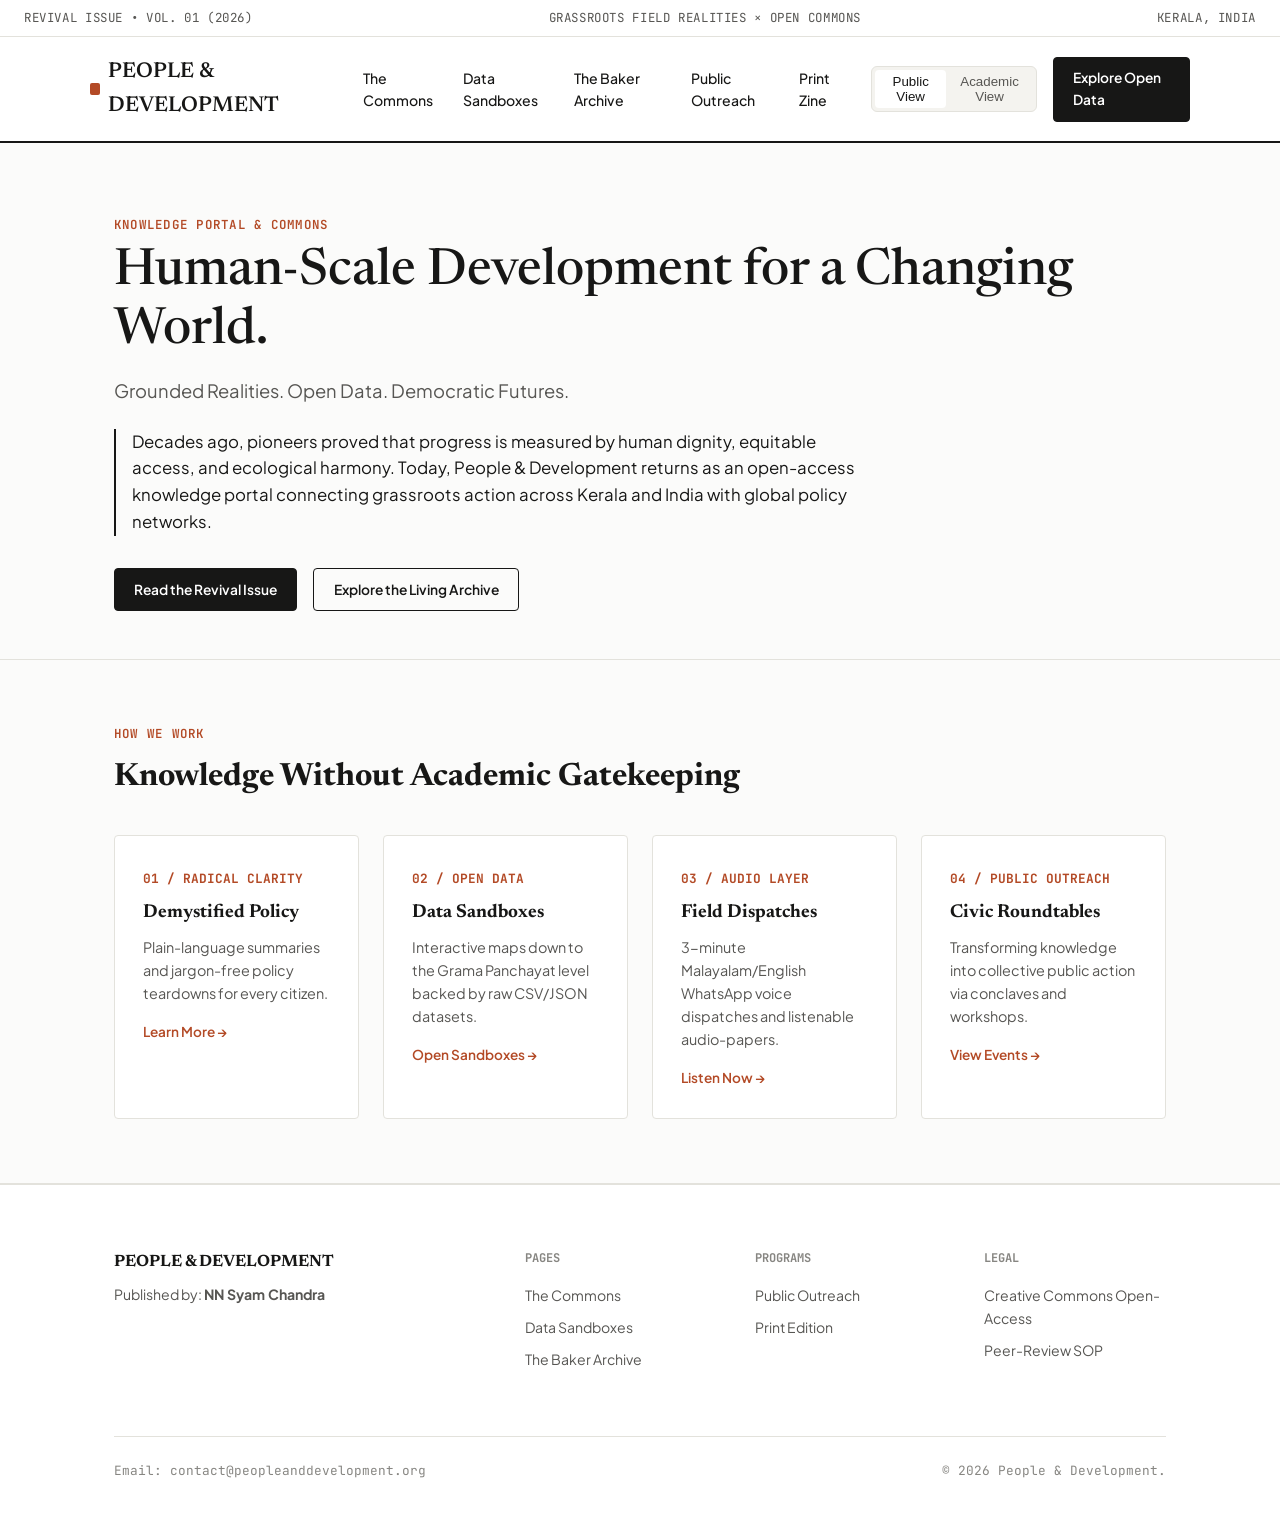
==== index.html @ 866c7f86 "Add initial index.html structure and content" ====
<!DOCTYPE html>
<html lang="en">
<head>
  <meta charset="UTF-8" />
  <meta name="viewport" content="width=device-width, initial-scale=1.0" />
  <title>People & Development — Home</title>
  <link rel="stylesheet" href="css/style.css" />
  <link href="https://fonts.googleapis.com/css2?family=Newsreader:ital,opsz,wght@0,6..72,400;0,6..72,500;1,6..72,400&family=Plus+Jakarta+Sans:wght@400;500;600;700&family=JetBrains+Mono:wght@400;500&display=swap" rel="stylesheet">
</head>
<body>
  <div class="top-bar">
    <div>Revival Issue • Vol. 01 (2026)</div>
    <div>Grassroots Field Realities × Open Commons</div>
    <div>Kerala, India</div>
  </div>

  <header>
    <div class="container nav-inner">
      <a href="index.html" class="brand"><span class="brand-mark"></span> PEOPLE &amp; DEVELOPMENT</a>
      <nav class="nav-links">
        <a href="the-commons.html">The Commons</a>
        <a href="sandboxes.html">Data Sandboxes</a>
        <a href="baker-archive.html">The Baker Archive</a>
        <a href="events.html">Public Outreach</a>
        <a href="print-zine.html">Print Zine</a>
      </nav>
      <div class="nav-actions">
        <div class="toggle-wrap">
          <button class="toggle-btn active">Public View</button>
          <button class="toggle-btn">Academic View</button>
        </div>
        <a href="sandboxes.html" class="btn btn-primary">Explore Open Data</a>
      </div>
    </div>
  </header>

  <main>
    <section class="page-header">
      <div class="container">
        <span class="section-label">Knowledge Portal &amp; Commons</span>
        <h1 class="page-title">Human-Scale Development for a Changing World.</h1>
        <p class="page-intro">Grounded Realities. Open Data. Democratic Futures.</p>
        <p style="max-width: 760px; margin-top: 1.5rem; font-size: 1.05rem; border-left: 2px solid var(--border-dark); padding-left: 1rem;">
          Decades ago, pioneers proved that progress is measured by human dignity, equitable access, and ecological harmony. Today, People &amp; Development returns as an open-access knowledge portal connecting grassroots action across Kerala and India with global policy networks.
        </p>
        <div style="margin-top: 2rem; display: flex; gap: 1rem;">
          <a href="the-commons.html" class="btn btn-primary">Read the Revival Issue</a>
          <a href="baker-archive.html" class="btn btn-secondary">Explore the Living Archive</a>
        </div>
      </div>
    </section>

    <!-- Four Core Pillars -->
    <section class="content-section">
      <div class="container">
        <span class="section-label">How We Work</span>
        <h2 style="font-family: var(--font-serif); font-size: 2rem; margin-bottom: 2rem;">Knowledge Without Academic Gatekeeping</h2>
        <div class="grid-4">
          <div class="card">
            <span style="font-family: var(--font-mono); font-size: 0.8rem; color: var(--accent); font-weight: 700;">01 / RADICAL CLARITY</span>
            <h3 style="font-family: var(--font-serif); margin: 0.5rem 0;">Demystified Policy</h3>
            <p style="font-size: 0.9rem; color: var(--text-muted);">Plain-language summaries and jargon-free policy teardowns for every citizen.</p>
            <a href="the-commons.html" style="margin-top: 1rem; display: inline-block; font-size: 0.85rem; font-weight: 600; color: var(--accent);">Learn More →</a>
          </div>
          <div class="card">
            <span style="font-family: var(--font-mono); font-size: 0.8rem; color: var(--accent); font-weight: 700;">02 / OPEN DATA</span>
            <h3 style="font-family: var(--font-serif); margin: 0.5rem 0;">Data Sandboxes</h3>
            <p style="font-size: 0.9rem; color: var(--text-muted);">Interactive maps down to the Grama Panchayat level backed by raw CSV/JSON datasets.</p>
            <a href="sandboxes.html" style="margin-top: 1rem; display: inline-block; font-size: 0.85rem; font-weight: 600; color: var(--accent);">Open Sandboxes →</a>
          </div>
          <div class="card">
            <span style="font-family: var(--font-mono); font-size: 0.8rem; color: var(--accent); font-weight: 700;">03 / AUDIO LAYER</span>
            <h3 style="font-family: var(--font-serif); margin: 0.5rem 0;">Field Dispatches</h3>
            <p style="font-size: 0.9rem; color: var(--text-muted);">3-minute Malayalam/English WhatsApp voice dispatches and listenable audio-papers.</p>
            <a href="the-commons.html" style="margin-top: 1rem; display: inline-block; font-size: 0.85rem; font-weight: 600; color: var(--accent);">Listen Now →</a>
          </div>
          <div class="card">
            <span style="font-family: var(--font-mono); font-size: 0.8rem; color: var(--accent); font-weight: 700;">04 / PUBLIC OUTREACH</span>
            <h3 style="font-family: var(--font-serif); margin: 0.5rem 0;">Civic Roundtables</h3>
            <p style="font-size: 0.9rem; color: var(--text-muted);">Transforming knowledge into collective public action via conclaves and workshops.</p>
            <a href="events.html" style="margin-top: 1rem; display: inline-block; font-size: 0.85rem; font-weight: 600; color: var(--accent);">View Events →</a>
          </div>
        </div>
      </div>
    </section>
  </main>

  <footer>
    <div class="container">
      <div class="footer-top">
        <div>
          <h3 style="font-family: var(--font-serif); margin-bottom: 0.5rem;">PEOPLE &amp; DEVELOPMENT</h3>
          <p style="color: var(--text-muted); font-size: 0.88rem;">Published by: <strong>NN Syam Chandra</strong></p>
        </div>
        <div class="footer-col">
          <h5>Pages</h5>
          <ul>
            <li><a href="the-commons.html">The Commons</a></li>
            <li><a href="sandboxes.html">Data Sandboxes</a></li>
            <li><a href="baker-archive.html">The Baker Archive</a></li>
          </ul>
        </div>
        <div class="footer-col">
          <h5>Programs</h5>
          <ul>
            <li><a href="events.html">Public Outreach</a></li>
            <li><a href="print-zine.html">Print Edition</a></li>
          </ul>
        </div>
        <div class="footer-col">
          <h5>Legal</h5>
          <ul>
            <li><a href="#">Creative Commons Open-Access</a></li>
            <li><a href="#">Peer-Review SOP</a></li>
          </ul>
        </div>
      </div>
      <div class="footer-bottom">
        <div>Email: contact@peopleanddevelopment.org</div>
        <div>© 2026 People &amp; Development.</div>
      </div>
    </div>
  </footer>
</body>
</html>
---- css/style.css ----
:root {
  --bg: #fbfbfa;
  --bg-alt: #f4f3ef;
  --surface: #ffffff;
  --text: #171716;
  --text-muted: #575653;
  --text-subtle: #878682;
  --border: #e3e2dc;
  --border-dark: #171716;
  --accent: #b34a26;
  --accent-hover: #93381a;
  --font-serif: "Newsreader", Georgia, serif;
  --font-sans: "Plus Jakarta Sans", -apple-system, BlinkMacSystemFont, sans-serif;
  --font-mono: "JetBrains Mono", monospace;
  --max-width: 1100px;
}

* { box-sizing: border-box; margin: 0; padding: 0; }

body {
  background-color: var(--bg);
  color: var(--text);
  font-family: var(--font-sans);
  font-size: 16px;
  line-height: 1.6;
  -webkit-font-smoothing: antialiased;
}

a { color: inherit; text-decoration: none; }

.top-bar {
  border-bottom: 1px solid var(--border);
  padding: 0.5rem 1.5rem;
  font-size: 0.78rem;
  display: flex;
  justify-content: space-between;
  align-items: center;
  background: var(--surface);
  color: var(--text-muted);
  font-family: var(--font-mono);
  text-transform: uppercase;
  letter-spacing: 0.05em;
}

.container {
  max-width: var(--max-width);
  margin: 0 auto;
  padding: 0 1.5rem;
}

header {
  background: var(--surface);
  border-bottom: 2px solid var(--border-dark);
  position: sticky;
  top: 0;
  z-index: 100;
}

.nav-inner {
  display: flex;
  align-items: center;
  justify-content: space-between;
  padding: 1.1rem 0;
  gap: 1.5rem;
}

.brand {
  font-family: var(--font-serif);
  font-size: 1.35rem;
  font-weight: 600;
  display: flex;
  align-items: center;
  gap: 0.5rem;
}

.brand-mark {
  width: 12px;
  height: 12px;
  background: var(--accent);
  border-radius: 2px;
}

.nav-links {
  display: flex;
  align-items: center;
  gap: 1.5rem;
  font-size: 0.88rem;
  font-weight: 500;
}

.nav-links a:hover,
.nav-links a.active {
  color: var(--accent);
}

.nav-actions {
  display: flex;
  align-items: center;
  gap: 1rem;
}

.toggle-wrap {
  display: inline-flex;
  background: var(--bg-alt);
  padding: 3px;
  border-radius: 6px;
  border: 1px solid var(--border);
  font-size: 0.75rem;
  font-weight: 600;
}

.toggle-btn {
  padding: 4px 10px;
  border-radius: 4px;
  cursor: pointer;
  border: none;
  background: transparent;
  color: var(--text-muted);
}

.toggle-btn.active {
  background: var(--surface);
  color: var(--text);
}

.btn {
  display: inline-block;
  padding: 0.6rem 1.2rem;
  font-size: 0.86rem;
  font-weight: 600;
  border-radius: 4px;
  border: 1px solid var(--border-dark);
  cursor: pointer;
}

.btn-primary { background: var(--border-dark); color: #fff; }
.btn-primary:hover { background: #333; }
.btn-secondary { background: transparent; color: var(--text); }
.btn-secondary:hover { background: var(--bg-alt); }
.btn-accent { background: var(--accent); border-color: var(--accent); color: #fff; }

.page-header {
  padding: 4.5rem 0 3rem;
  border-bottom: 1px solid var(--border);
}

.section-label {
  font-family: var(--font-mono);
  font-size: 0.78rem;
  text-transform: uppercase;
  letter-spacing: 0.1em;
  color: var(--accent);
  margin-bottom: 0.5rem;
  display: block;
  font-weight: 600;
}

.page-title {
  font-family: var(--font-serif);
  font-size: clamp(2.2rem, 4vw, 3.4rem);
  line-height: 1.15;
  font-weight: 500;
  margin-bottom: 1rem;
}

.page-intro {
  font-size: 1.15rem;
  color: var(--text-muted);
  max-width: 780px;
  line-height: 1.5;
}

.content-section {
  padding: 4rem 0;
  border-bottom: 1px solid var(--border);
}

.grid-2 {
  display: grid;
  grid-template-columns: 1.2fr 1fr;
  gap: 3.5rem;
}

.grid-3 {
  display: grid;
  grid-template-columns: repeat(3, 1fr);
  gap: 1.5rem;
}

.grid-4 {
  display: grid;
  grid-template-columns: repeat(auto-fit, minmax(240px, 1fr));
  gap: 1.5rem;
}

.card {
  border: 1px solid var(--border);
  background: var(--surface);
  padding: 1.75rem;
  border-radius: 4px;
}

/* Then vs Now Table */
.matrix-card {
  background: var(--bg-alt);
  border: 1px solid var(--border);
  border-radius: 6px;
  padding: 1.75rem;
}

.matrix-row {
  display: grid;
  grid-template-columns: 1fr auto 1fr;
  align-items: center;
  gap: 0.75rem;
  padding: 0.85rem 0;
  border-bottom: 1px dotted var(--border);
}
.matrix-row:last-child { border-bottom: none; }
.m-tag { font-family: var(--font-mono); font-size: 0.65rem; font-weight: 700; text-transform: uppercase; color: var(--text-subtle); }
.m-arrow { color: var(--accent); font-weight: 700; }

/* Video Frame */
.video-frame-wrap {
  position: relative;
  padding-bottom: 56.25%;
  height: 0;
  overflow: hidden;
  border-radius: 6px;
  border: 1px solid var(--border);
  background: #000;
}
.video-frame-wrap iframe {
  position: absolute;
  top: 0;
  left: 0;
  width: 100%;
  height: 100%;
  border: 0;
}

/* Footer */
footer {
  background: var(--surface);
  border-top: 1px solid var(--border);
  padding: 4rem 0 2rem;
  font-size: 0.88rem;
}
.footer-top {
  display: grid;
  grid-template-columns: 2fr 1fr 1fr 1fr;
  gap: 3rem;
  margin-bottom: 3.5rem;
}
.footer-col h5 {
  font-family: var(--font-mono);
  font-size: 0.75rem;
  text-transform: uppercase;
  margin-bottom: 1rem;
  color: var(--text-subtle);
}
.footer-col ul { list-style: none; }
.footer-col li { margin-bottom: 0.6rem; }
.footer-col a { color: var(--text-muted); }
.footer-col a:hover { color: var(--accent); }
.footer-bottom {
  border-top: 1px solid var(--border);
  padding-top: 1.5rem;
  display: flex;
  justify-content: space-between;
  font-size: 0.8rem;
  font-family: var(--font-mono);
  color: var(--text-subtle);
}

@media (max-width: 900px) {
  .grid-2, .grid-3, .footer-top { grid-template-columns: 1fr; }
  .nav-links { display: none; }
}
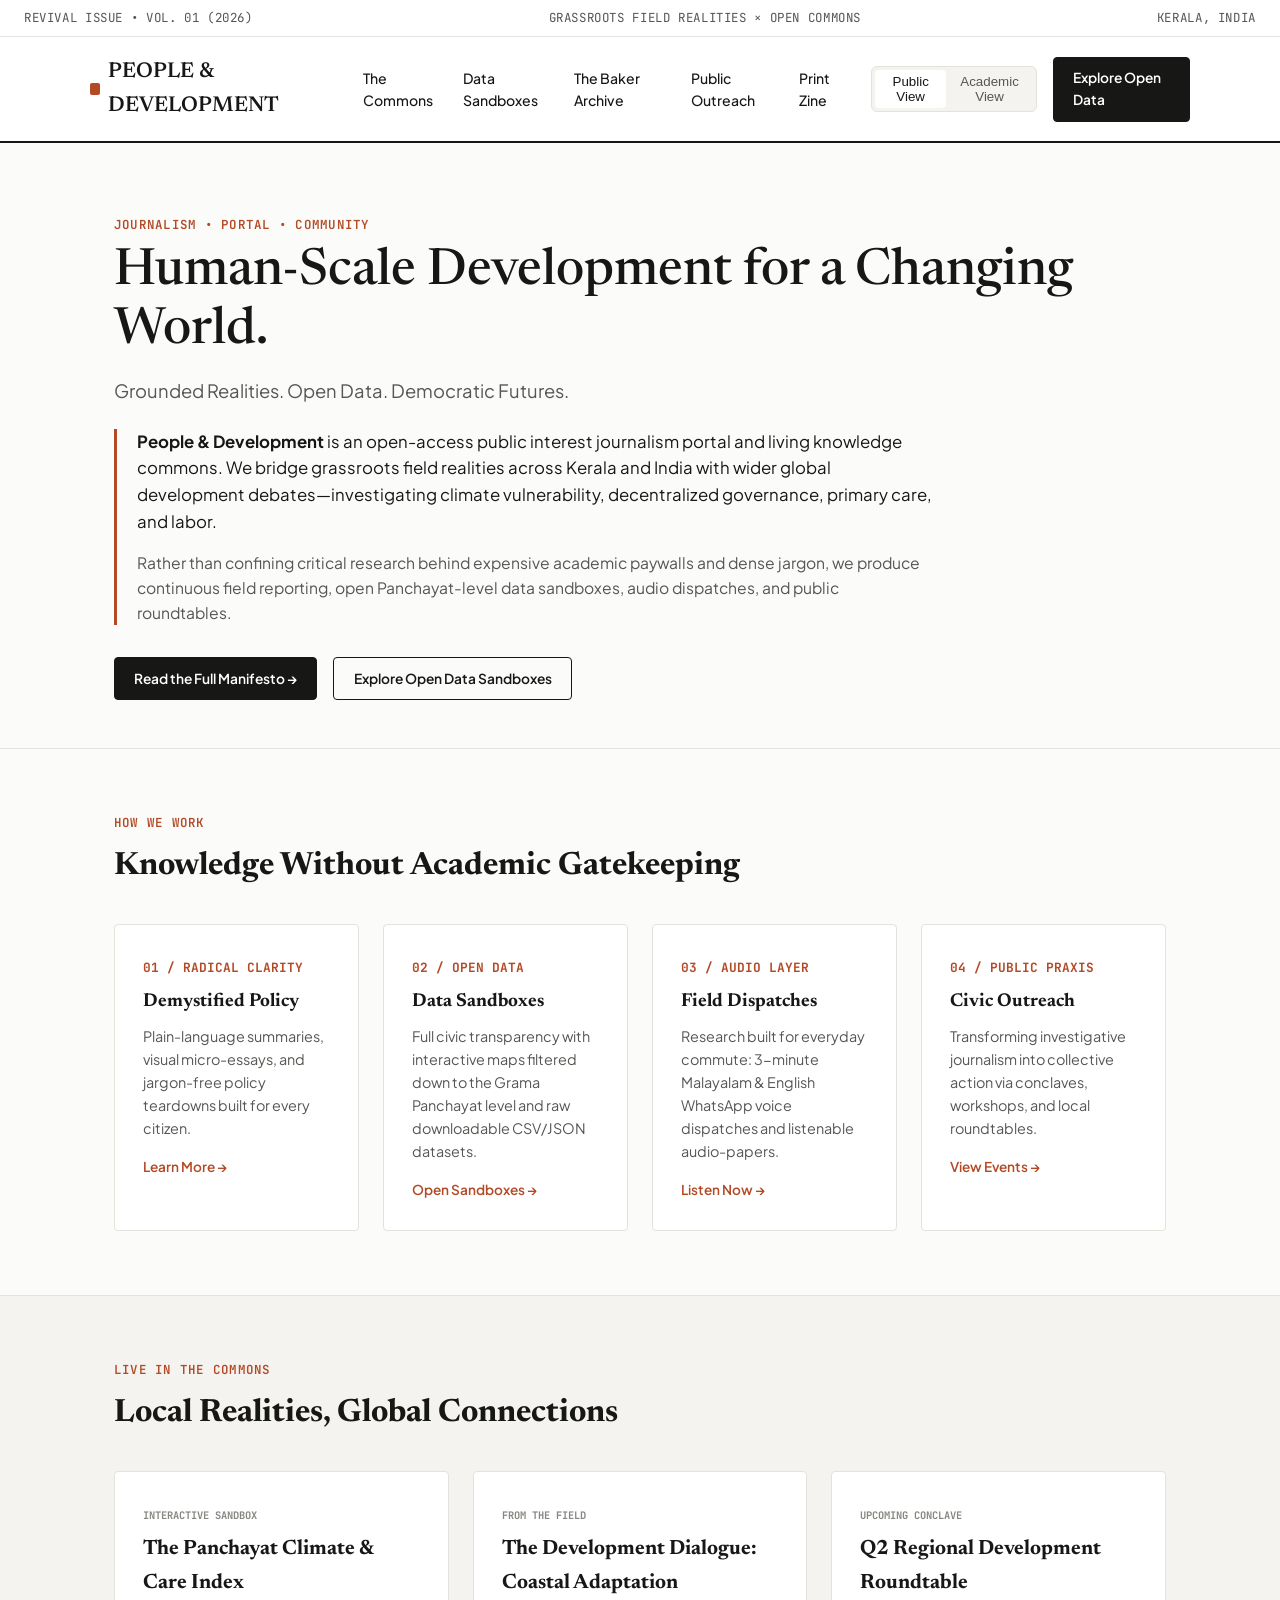
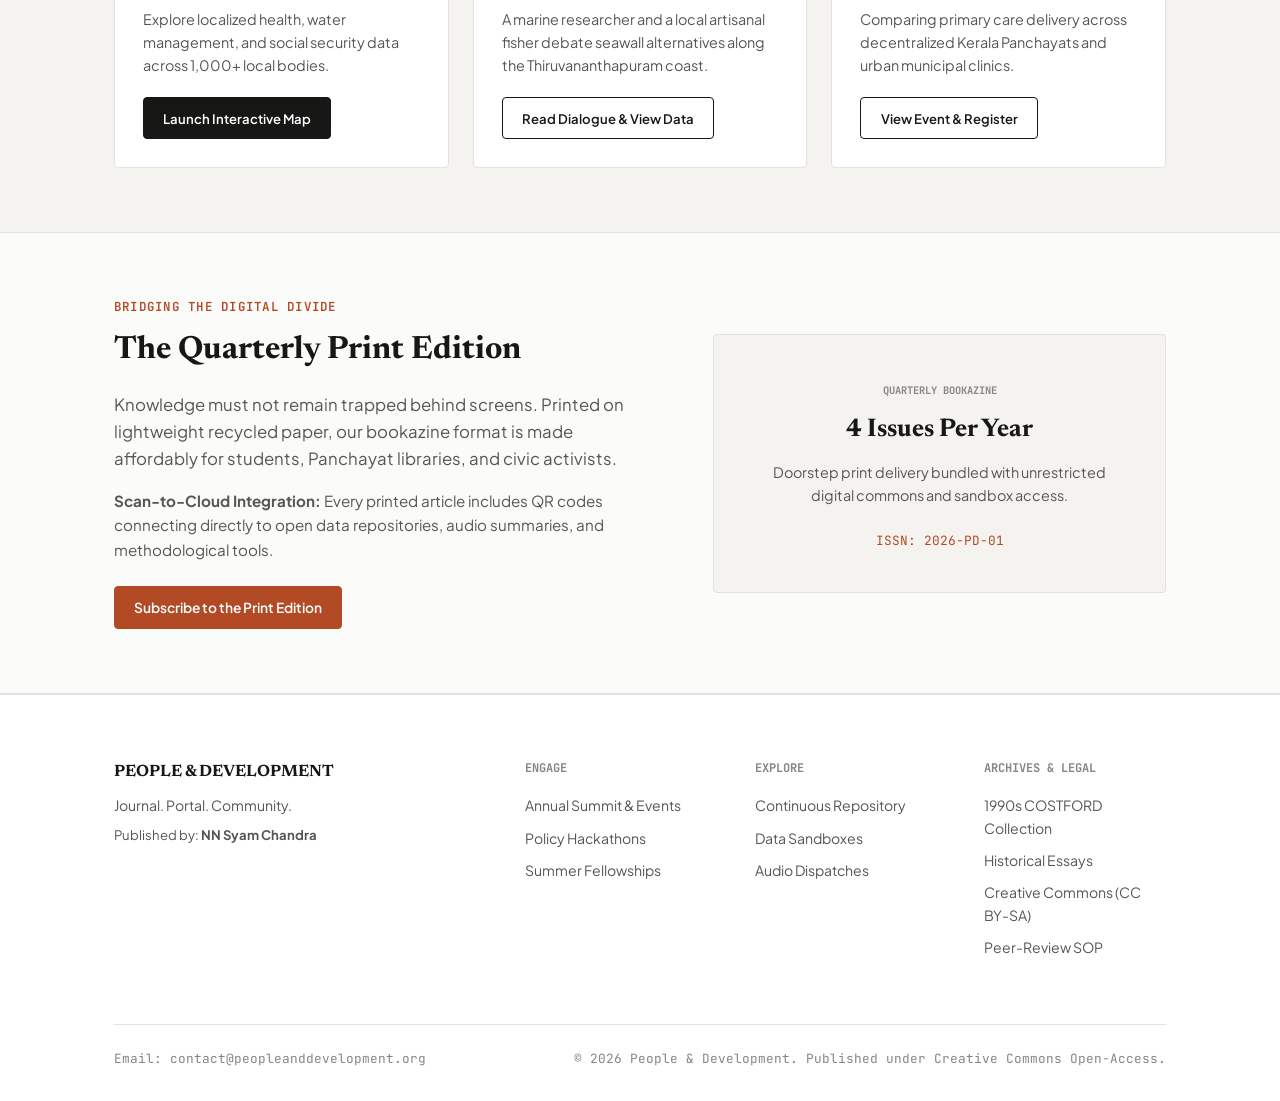
==== commit 337ad747: "Update title and content in index.html" ====
--- a/index.html
+++ b/index.html
@@ -3,7 +3,7 @@
 <head>
   <meta charset="UTF-8" />
   <meta name="viewport" content="width=device-width, initial-scale=1.0" />
-  <title>People & Development — Home</title>
+  <title>People & Development — Independent Journalism & Open Commons</title>
   <link rel="stylesheet" href="css/style.css" />
   <link href="https://fonts.googleapis.com/css2?family=Newsreader:ital,opsz,wght@0,6..72,400;0,6..72,500;1,6..72,400&family=Plus+Jakarta+Sans:wght@400;500;600;700&family=JetBrains+Mono:wght@400;500&display=swap" rel="stylesheet">
 </head>
@@ -35,17 +35,25 @@
   </header>
 
   <main>
+    <!-- Hero Section: What People & Development Does -->
     <section class="page-header">
       <div class="container">
-        <span class="section-label">Knowledge Portal &amp; Commons</span>
+        <span class="section-label">Journalism • Portal • Community</span>
         <h1 class="page-title">Human-Scale Development for a Changing World.</h1>
         <p class="page-intro">Grounded Realities. Open Data. Democratic Futures.</p>
-        <p style="max-width: 760px; margin-top: 1.5rem; font-size: 1.05rem; border-left: 2px solid var(--border-dark); padding-left: 1rem;">
-          Decades ago, pioneers proved that progress is measured by human dignity, equitable access, and ecological harmony. Today, People &amp; Development returns as an open-access knowledge portal connecting grassroots action across Kerala and India with global policy networks.
-        </p>
-        <div style="margin-top: 2rem; display: flex; gap: 1rem;">
-          <a href="the-commons.html" class="btn btn-primary">Read the Revival Issue</a>
-          <a href="baker-archive.html" class="btn btn-secondary">Explore the Living Archive</a>
+        
+        <div style="max-width: 820px; margin-top: 1.5rem; font-size: 1.05rem; border-left: 3px solid var(--accent); padding-left: 1.25rem;">
+          <p style="margin-bottom: 0.85rem; color: var(--text);">
+            <strong>People &amp; Development</strong> is an open-access public interest journalism portal and living knowledge commons. We bridge grassroots field realities across Kerala and India with wider global development debates—investigating climate vulnerability, decentralized governance, primary care, and labor.
+          </p>
+          <p style="color: var(--text-muted); font-size: 0.98rem;">
+            Rather than confining critical research behind expensive academic paywalls and dense jargon, we produce continuous field reporting, open Panchayat-level data sandboxes, audio dispatches, and public roundtables.
+          </p>
+        </div>
+
+        <div style="margin-top: 2rem; display: flex; flex-wrap: wrap; gap: 1rem; align-items: center;">
+          <a href="the-commons.html" class="btn btn-primary">Read the Full Manifesto →</a>
+          <a href="sandboxes.html" class="btn btn-secondary">Explore Open Data Sandboxes</a>
         </div>
       </div>
     </section>
@@ -59,27 +67,88 @@
           <div class="card">
             <span style="font-family: var(--font-mono); font-size: 0.8rem; color: var(--accent); font-weight: 700;">01 / RADICAL CLARITY</span>
             <h3 style="font-family: var(--font-serif); margin: 0.5rem 0;">Demystified Policy</h3>
-            <p style="font-size: 0.9rem; color: var(--text-muted);">Plain-language summaries and jargon-free policy teardowns for every citizen.</p>
+            <p style="font-size: 0.9rem; color: var(--text-muted);">Plain-language summaries, visual micro-essays, and jargon-free policy teardowns built for every citizen.</p>
             <a href="the-commons.html" style="margin-top: 1rem; display: inline-block; font-size: 0.85rem; font-weight: 600; color: var(--accent);">Learn More →</a>
           </div>
           <div class="card">
             <span style="font-family: var(--font-mono); font-size: 0.8rem; color: var(--accent); font-weight: 700;">02 / OPEN DATA</span>
             <h3 style="font-family: var(--font-serif); margin: 0.5rem 0;">Data Sandboxes</h3>
-            <p style="font-size: 0.9rem; color: var(--text-muted);">Interactive maps down to the Grama Panchayat level backed by raw CSV/JSON datasets.</p>
+            <p style="font-size: 0.9rem; color: var(--text-muted);">Full civic transparency with interactive maps filtered down to the Grama Panchayat level and raw downloadable CSV/JSON datasets.</p>
             <a href="sandboxes.html" style="margin-top: 1rem; display: inline-block; font-size: 0.85rem; font-weight: 600; color: var(--accent);">Open Sandboxes →</a>
           </div>
           <div class="card">
             <span style="font-family: var(--font-mono); font-size: 0.8rem; color: var(--accent); font-weight: 700;">03 / AUDIO LAYER</span>
             <h3 style="font-family: var(--font-serif); margin: 0.5rem 0;">Field Dispatches</h3>
-            <p style="font-size: 0.9rem; color: var(--text-muted);">3-minute Malayalam/English WhatsApp voice dispatches and listenable audio-papers.</p>
-            <a href="the-commons.html" style="margin-top: 1rem; display: inline-block; font-size: 0.85rem; font-weight: 600; color: var(--accent);">Listen Now →</a>
+            <p style="font-size: 0.9rem; color: var(--text-muted);">Research built for everyday commute: 3-minute Malayalam &amp; English WhatsApp voice dispatches and listenable audio-papers.</p>
+            <a href="the-commons.html#audio-layer" style="margin-top: 1rem; display: inline-block; font-size: 0.85rem; font-weight: 600; color: var(--accent);">Listen Now →</a>
           </div>
           <div class="card">
-            <span style="font-family: var(--font-mono); font-size: 0.8rem; color: var(--accent); font-weight: 700;">04 / PUBLIC OUTREACH</span>
-            <h3 style="font-family: var(--font-serif); margin: 0.5rem 0;">Civic Roundtables</h3>
-            <p style="font-size: 0.9rem; color: var(--text-muted);">Transforming knowledge into collective public action via conclaves and workshops.</p>
+            <span style="font-family: var(--font-mono); font-size: 0.8rem; color: var(--accent); font-weight: 700;">04 / PUBLIC PRAXIS</span>
+            <h3 style="font-family: var(--font-serif); margin: 0.5rem 0;">Civic Outreach</h3>
+            <p style="font-size: 0.9rem; color: var(--text-muted);">Transforming investigative journalism into collective action via conclaves, workshops, and local roundtables.</p>
             <a href="events.html" style="margin-top: 1rem; display: inline-block; font-size: 0.85rem; font-weight: 600; color: var(--accent);">View Events →</a>
           </div>
+        </div>
+      </div>
+    </section>
+
+    <!-- Live Preview: Local Realities, Global Connections -->
+    <section class="content-section" style="background: var(--bg-alt);">
+      <div class="container">
+        <span class="section-label">Live In The Commons</span>
+        <h2 style="font-family: var(--font-serif); font-size: 2rem; margin-bottom: 2rem;">Local Realities, Global Connections</h2>
+        <div class="grid-3">
+          <div class="card">
+            <span class="m-tag">Interactive Sandbox</span>
+            <h3 style="font-family: var(--font-serif); font-size: 1.3rem; margin: 0.5rem 0;">The Panchayat Climate &amp; Care Index</h3>
+            <p style="font-size: 0.9rem; color: var(--text-muted); margin-bottom: 1.25rem;">
+              Explore localized health, water management, and social security data across 1,000+ local bodies.
+            </p>
+            <a href="sandboxes.html" class="btn btn-primary" style="font-size: 0.82rem;">Launch Interactive Map</a>
+          </div>
+
+          <div class="card">
+            <span class="m-tag">From the Field</span>
+            <h3 style="font-family: var(--font-serif); font-size: 1.3rem; margin: 0.5rem 0;">The Development Dialogue: Coastal Adaptation</h3>
+            <p style="font-size: 0.9rem; color: var(--text-muted); margin-bottom: 1.25rem;">
+              A marine researcher and a local artisanal fisher debate seawall alternatives along the Thiruvananthapuram coast.
+            </p>
+            <a href="the-commons.html" class="btn btn-secondary" style="font-size: 0.82rem;">Read Dialogue &amp; View Data</a>
+          </div>
+
+          <div class="card">
+            <span class="m-tag">Upcoming Conclave</span>
+            <h3 style="font-family: var(--font-serif); font-size: 1.3rem; margin: 0.5rem 0;">Q2 Regional Development Roundtable</h3>
+            <p style="font-size: 0.9rem; color: var(--text-muted); margin-bottom: 1.25rem;">
+              Comparing primary care delivery across decentralized Kerala Panchayats and urban municipal clinics.
+            </p>
+            <a href="events.html" class="btn btn-secondary" style="font-size: 0.82rem;">View Event &amp; Register</a>
+          </div>
+        </div>
+      </div>
+    </section>
+
+    <!-- The Print & Field Access Section -->
+    <section class="content-section">
+      <div class="container grid-2" style="align-items: center;">
+        <div>
+          <span class="section-label">Bridging The Digital Divide</span>
+          <h2 style="font-family: var(--font-serif); font-size: 2rem; margin-bottom: 1rem;">The Quarterly Print Edition</h2>
+          <p style="color: var(--text-muted); font-size: 1.05rem; margin-bottom: 1rem;">
+            Knowledge must not remain trapped behind screens. Printed on lightweight recycled paper, our bookazine format is made affordably for students, Panchayat libraries, and civic activists.
+          </p>
+          <p style="color: var(--text-muted); font-size: 0.95rem; margin-bottom: 1.5rem;">
+            <strong>Scan-to-Cloud Integration:</strong> Every printed article includes QR codes connecting directly to open data repositories, audio summaries, and methodological tools.
+          </p>
+          <a href="print-zine.html" class="btn btn-accent">Subscribe to the Print Edition</a>
+        </div>
+        <div class="card" style="text-align: center; padding: 2.5rem; background: var(--bg-alt);">
+          <span class="m-tag">Quarterly Bookazine</span>
+          <h3 style="font-family: var(--font-serif); font-size: 1.6rem; margin: 0.6rem 0;">4 Issues Per Year</h3>
+          <p style="font-size: 0.9rem; color: var(--text-muted); margin-bottom: 1.2rem;">
+            Doorstep print delivery bundled with unrestricted digital commons and sandbox access.
+          </p>
+          <span style="font-family: var(--font-mono); font-size: 0.8rem; color: var(--accent);">ISSN: 2026-PD-01</span>
         </div>
       </div>
     </section>
@@ -90,34 +159,38 @@
       <div class="footer-top">
         <div>
           <h3 style="font-family: var(--font-serif); margin-bottom: 0.5rem;">PEOPLE &amp; DEVELOPMENT</h3>
-          <p style="color: var(--text-muted); font-size: 0.88rem;">Published by: <strong>NN Syam Chandra</strong></p>
+          <p style="color: var(--text-muted); font-size: 0.88rem; margin-bottom: 0.5rem;">Journal. Portal. Community.</p>
+          <p style="color: var(--text-muted); font-size: 0.82rem;">Published by: <strong>NN Syam Chandra</strong></p>
         </div>
         <div class="footer-col">
-          <h5>Pages</h5>
+          <h5>Engage</h5>
           <ul>
-            <li><a href="the-commons.html">The Commons</a></li>
-            <li><a href="sandboxes.html">Data Sandboxes</a></li>
-            <li><a href="baker-archive.html">The Baker Archive</a></li>
+            <li><a href="events.html">Annual Summit &amp; Events</a></li>
+            <li><a href="events.html">Policy Hackathons</a></li>
+            <li><a href="events.html">Summer Fellowships</a></li>
           </ul>
         </div>
         <div class="footer-col">
-          <h5>Programs</h5>
+          <h5>Explore</h5>
           <ul>
-            <li><a href="events.html">Public Outreach</a></li>
-            <li><a href="print-zine.html">Print Edition</a></li>
+            <li><a href="the-commons.html">Continuous Repository</a></li>
+            <li><a href="sandboxes.html">Data Sandboxes</a></li>
+            <li><a href="the-commons.html#audio-layer">Audio Dispatches</a></li>
           </ul>
         </div>
         <div class="footer-col">
-          <h5>Legal</h5>
+          <h5>Archives &amp; Legal</h5>
           <ul>
-            <li><a href="#">Creative Commons Open-Access</a></li>
+            <li><a href="baker-archive.html">1990s COSTFORD Collection</a></li>
+            <li><a href="baker-archive.html">Historical Essays</a></li>
+            <li><a href="#">Creative Commons (CC BY-SA)</a></li>
             <li><a href="#">Peer-Review SOP</a></li>
           </ul>
         </div>
       </div>
       <div class="footer-bottom">
         <div>Email: contact@peopleanddevelopment.org</div>
-        <div>© 2026 People &amp; Development.</div>
+        <div>© 2026 People &amp; Development. Published under Creative Commons Open-Access.</div>
       </div>
     </div>
   </footer>
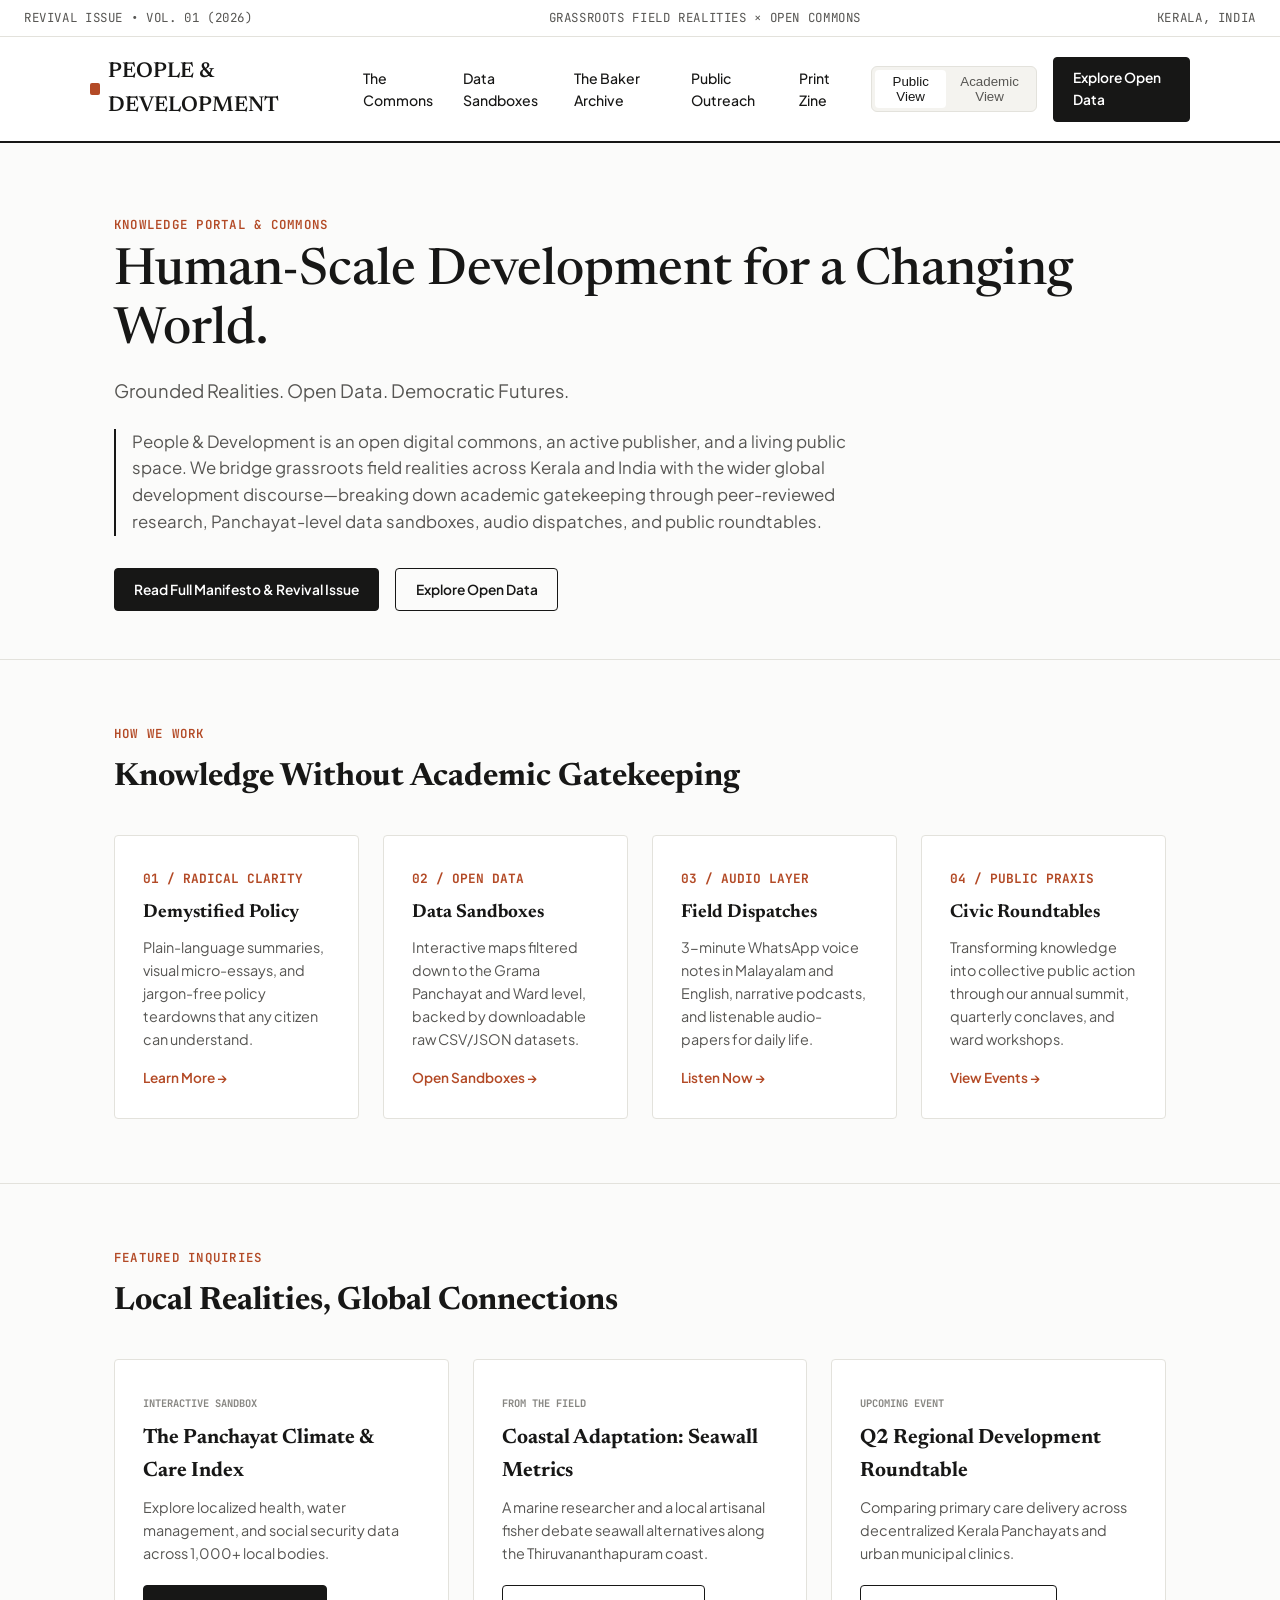
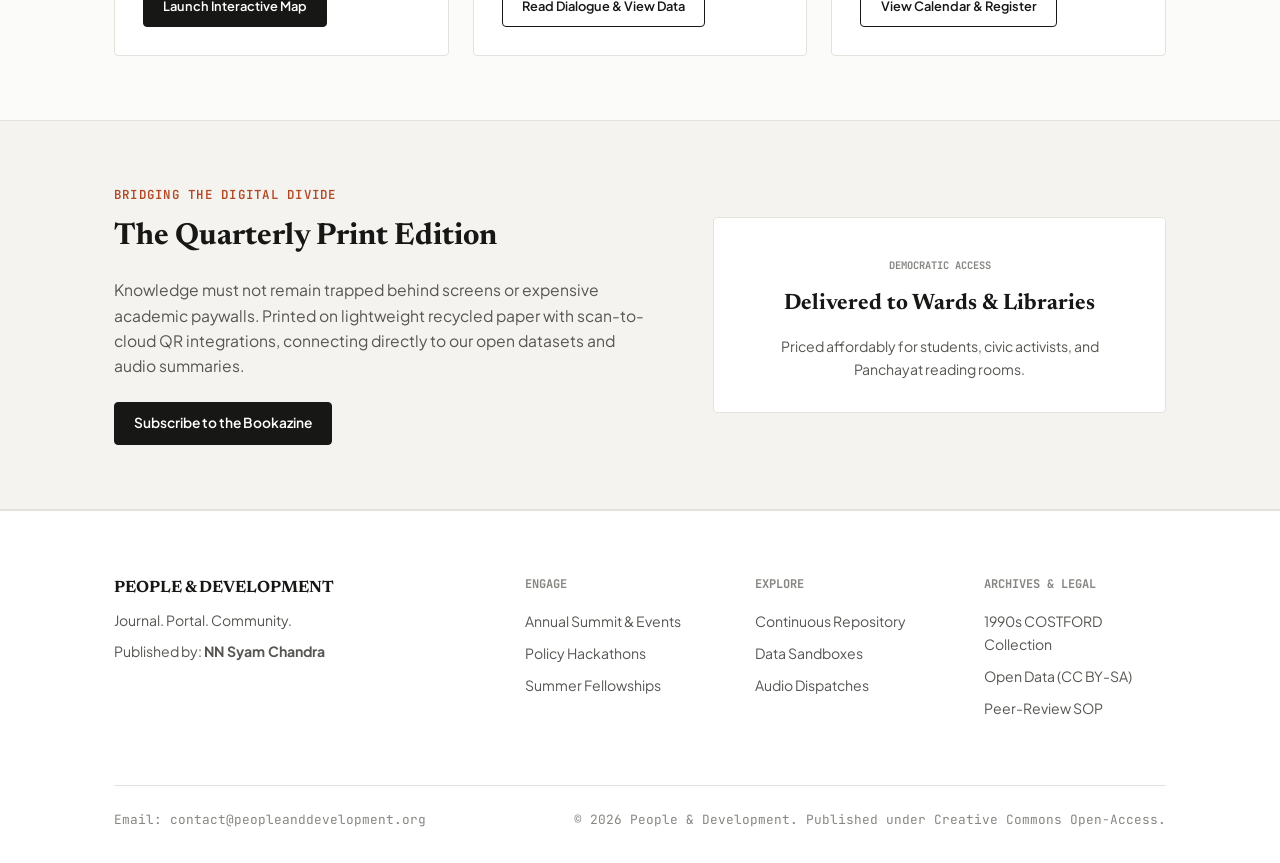
==== commit 773ae2b6: "Refactor HTML structure and content for clarity Updated the title and various section labels for cla" ====
--- a/index.html
+++ b/index.html
@@ -3,7 +3,7 @@
 <head>
   <meta charset="UTF-8" />
   <meta name="viewport" content="width=device-width, initial-scale=1.0" />
-  <title>People & Development — Independent Journalism & Open Commons</title>
+  <title>People & Development — Home</title>
   <link rel="stylesheet" href="css/style.css" />
   <link href="https://fonts.googleapis.com/css2?family=Newsreader:ital,opsz,wght@0,6..72,400;0,6..72,500;1,6..72,400&family=Plus+Jakarta+Sans:wght@400;500;600;700&family=JetBrains+Mono:wght@400;500&display=swap" rel="stylesheet">
 </head>
@@ -35,25 +35,18 @@
   </header>
 
   <main>
-    <!-- Hero Section: What People & Development Does -->
+    <!-- Hero Section -->
     <section class="page-header">
       <div class="container">
-        <span class="section-label">Journalism • Portal • Community</span>
+        <span class="section-label">Knowledge Portal &amp; Commons</span>
         <h1 class="page-title">Human-Scale Development for a Changing World.</h1>
         <p class="page-intro">Grounded Realities. Open Data. Democratic Futures.</p>
-        
-        <div style="max-width: 820px; margin-top: 1.5rem; font-size: 1.05rem; border-left: 3px solid var(--accent); padding-left: 1.25rem;">
-          <p style="margin-bottom: 0.85rem; color: var(--text);">
-            <strong>People &amp; Development</strong> is an open-access public interest journalism portal and living knowledge commons. We bridge grassroots field realities across Kerala and India with wider global development debates—investigating climate vulnerability, decentralized governance, primary care, and labor.
-          </p>
-          <p style="color: var(--text-muted); font-size: 0.98rem;">
-            Rather than confining critical research behind expensive academic paywalls and dense jargon, we produce continuous field reporting, open Panchayat-level data sandboxes, audio dispatches, and public roundtables.
-          </p>
-        </div>
-
-        <div style="margin-top: 2rem; display: flex; flex-wrap: wrap; gap: 1rem; align-items: center;">
-          <a href="the-commons.html" class="btn btn-primary">Read the Full Manifesto →</a>
-          <a href="sandboxes.html" class="btn btn-secondary">Explore Open Data Sandboxes</a>
+        <p style="max-width: 780px; margin-top: 1.5rem; font-size: 1.05rem; border-left: 2px solid var(--border-dark); padding-left: 1rem; color: var(--text-muted); line-height: 1.6;">
+          People &amp; Development is an open digital commons, an active publisher, and a living public space. We bridge grassroots field realities across Kerala and India with the wider global development discourse—breaking down academic gatekeeping through peer-reviewed research, Panchayat-level data sandboxes, audio dispatches, and public roundtables.
+        </p>
+        <div style="margin-top: 2rem; display: flex; gap: 1rem; flex-wrap: wrap;">
+          <a href="the-commons.html" class="btn btn-primary">Read Full Manifesto &amp; Revival Issue</a>
+          <a href="sandboxes.html" class="btn btn-secondary">Explore Open Data</a>
         </div>
       </div>
     </section>
@@ -67,35 +60,35 @@
           <div class="card">
             <span style="font-family: var(--font-mono); font-size: 0.8rem; color: var(--accent); font-weight: 700;">01 / RADICAL CLARITY</span>
             <h3 style="font-family: var(--font-serif); margin: 0.5rem 0;">Demystified Policy</h3>
-            <p style="font-size: 0.9rem; color: var(--text-muted);">Plain-language summaries, visual micro-essays, and jargon-free policy teardowns built for every citizen.</p>
+            <p style="font-size: 0.9rem; color: var(--text-muted);">Plain-language summaries, visual micro-essays, and jargon-free policy teardowns that any citizen can understand.</p>
             <a href="the-commons.html" style="margin-top: 1rem; display: inline-block; font-size: 0.85rem; font-weight: 600; color: var(--accent);">Learn More →</a>
           </div>
           <div class="card">
             <span style="font-family: var(--font-mono); font-size: 0.8rem; color: var(--accent); font-weight: 700;">02 / OPEN DATA</span>
             <h3 style="font-family: var(--font-serif); margin: 0.5rem 0;">Data Sandboxes</h3>
-            <p style="font-size: 0.9rem; color: var(--text-muted);">Full civic transparency with interactive maps filtered down to the Grama Panchayat level and raw downloadable CSV/JSON datasets.</p>
+            <p style="font-size: 0.9rem; color: var(--text-muted);">Interactive maps filtered down to the Grama Panchayat and Ward level, backed by downloadable raw CSV/JSON datasets.</p>
             <a href="sandboxes.html" style="margin-top: 1rem; display: inline-block; font-size: 0.85rem; font-weight: 600; color: var(--accent);">Open Sandboxes →</a>
           </div>
           <div class="card">
             <span style="font-family: var(--font-mono); font-size: 0.8rem; color: var(--accent); font-weight: 700;">03 / AUDIO LAYER</span>
             <h3 style="font-family: var(--font-serif); margin: 0.5rem 0;">Field Dispatches</h3>
-            <p style="font-size: 0.9rem; color: var(--text-muted);">Research built for everyday commute: 3-minute Malayalam &amp; English WhatsApp voice dispatches and listenable audio-papers.</p>
-            <a href="the-commons.html#audio-layer" style="margin-top: 1rem; display: inline-block; font-size: 0.85rem; font-weight: 600; color: var(--accent);">Listen Now →</a>
+            <p style="font-size: 0.9rem; color: var(--text-muted);">3-minute WhatsApp voice notes in Malayalam and English, narrative podcasts, and listenable audio-papers for daily life.</p>
+            <a href="the-commons.html" style="margin-top: 1rem; display: inline-block; font-size: 0.85rem; font-weight: 600; color: var(--accent);">Listen Now →</a>
           </div>
           <div class="card">
             <span style="font-family: var(--font-mono); font-size: 0.8rem; color: var(--accent); font-weight: 700;">04 / PUBLIC PRAXIS</span>
-            <h3 style="font-family: var(--font-serif); margin: 0.5rem 0;">Civic Outreach</h3>
-            <p style="font-size: 0.9rem; color: var(--text-muted);">Transforming investigative journalism into collective action via conclaves, workshops, and local roundtables.</p>
+            <h3 style="font-family: var(--font-serif); margin: 0.5rem 0;">Civic Roundtables</h3>
+            <p style="font-size: 0.9rem; color: var(--text-muted);">Transforming knowledge into collective public action through our annual summit, quarterly conclaves, and ward workshops.</p>
             <a href="events.html" style="margin-top: 1rem; display: inline-block; font-size: 0.85rem; font-weight: 600; color: var(--accent);">View Events →</a>
           </div>
         </div>
       </div>
     </section>
 
-    <!-- Live Preview: Local Realities, Global Connections -->
-    <section class="content-section" style="background: var(--bg-alt);">
+    <!-- Featured Interactive Section (Live Preview) -->
+    <section class="content-section">
       <div class="container">
-        <span class="section-label">Live In The Commons</span>
+        <span class="section-label">Featured Inquiries</span>
         <h2 style="font-family: var(--font-serif); font-size: 2rem; margin-bottom: 2rem;">Local Realities, Global Connections</h2>
         <div class="grid-3">
           <div class="card">
@@ -104,51 +97,45 @@
             <p style="font-size: 0.9rem; color: var(--text-muted); margin-bottom: 1.25rem;">
               Explore localized health, water management, and social security data across 1,000+ local bodies.
             </p>
-            <a href="sandboxes.html" class="btn btn-primary" style="font-size: 0.82rem;">Launch Interactive Map</a>
+            <a href="sandboxes.html" class="btn btn-primary" style="font-size: 0.8rem;">Launch Interactive Map</a>
           </div>
 
           <div class="card">
-            <span class="m-tag">From the Field</span>
-            <h3 style="font-family: var(--font-serif); font-size: 1.3rem; margin: 0.5rem 0;">The Development Dialogue: Coastal Adaptation</h3>
+            <span class="m-tag">From The Field</span>
+            <h3 style="font-family: var(--font-serif); font-size: 1.3rem; margin: 0.5rem 0;">Coastal Adaptation: Seawall Metrics</h3>
             <p style="font-size: 0.9rem; color: var(--text-muted); margin-bottom: 1.25rem;">
               A marine researcher and a local artisanal fisher debate seawall alternatives along the Thiruvananthapuram coast.
             </p>
-            <a href="the-commons.html" class="btn btn-secondary" style="font-size: 0.82rem;">Read Dialogue &amp; View Data</a>
+            <a href="the-commons.html" class="btn btn-secondary" style="font-size: 0.8rem;">Read Dialogue &amp; View Data</a>
           </div>
 
           <div class="card">
-            <span class="m-tag">Upcoming Conclave</span>
+            <span class="m-tag">Upcoming Event</span>
             <h3 style="font-family: var(--font-serif); font-size: 1.3rem; margin: 0.5rem 0;">Q2 Regional Development Roundtable</h3>
             <p style="font-size: 0.9rem; color: var(--text-muted); margin-bottom: 1.25rem;">
               Comparing primary care delivery across decentralized Kerala Panchayats and urban municipal clinics.
             </p>
-            <a href="events.html" class="btn btn-secondary" style="font-size: 0.82rem;">View Event &amp; Register</a>
+            <a href="events.html" class="btn btn-secondary" style="font-size: 0.8rem;">View Calendar &amp; Register</a>
           </div>
         </div>
       </div>
     </section>
 
-    <!-- The Print & Field Access Section -->
-    <section class="content-section">
+    <!-- Bridging the Digital Divide Preview -->
+    <section class="content-section" style="background: var(--bg-alt);">
       <div class="container grid-2" style="align-items: center;">
         <div>
           <span class="section-label">Bridging The Digital Divide</span>
-          <h2 style="font-family: var(--font-serif); font-size: 2rem; margin-bottom: 1rem;">The Quarterly Print Edition</h2>
-          <p style="color: var(--text-muted); font-size: 1.05rem; margin-bottom: 1rem;">
-            Knowledge must not remain trapped behind screens. Printed on lightweight recycled paper, our bookazine format is made affordably for students, Panchayat libraries, and civic activists.
+          <h2 style="font-family: var(--font-serif); font-size: 1.9rem; margin-bottom: 1rem;">The Quarterly Print Edition</h2>
+          <p style="color: var(--text-muted); font-size: 0.98rem; margin-bottom: 1.5rem;">
+            Knowledge must not remain trapped behind screens or expensive academic paywalls. Printed on lightweight recycled paper with scan-to-cloud QR integrations, connecting directly to our open datasets and audio summaries.
           </p>
-          <p style="color: var(--text-muted); font-size: 0.95rem; margin-bottom: 1.5rem;">
-            <strong>Scan-to-Cloud Integration:</strong> Every printed article includes QR codes connecting directly to open data repositories, audio summaries, and methodological tools.
-          </p>
-          <a href="print-zine.html" class="btn btn-accent">Subscribe to the Print Edition</a>
+          <a href="print-zine.html" class="btn btn-primary">Subscribe to the Bookazine</a>
         </div>
-        <div class="card" style="text-align: center; padding: 2.5rem; background: var(--bg-alt);">
-          <span class="m-tag">Quarterly Bookazine</span>
-          <h3 style="font-family: var(--font-serif); font-size: 1.6rem; margin: 0.6rem 0;">4 Issues Per Year</h3>
-          <p style="font-size: 0.9rem; color: var(--text-muted); margin-bottom: 1.2rem;">
-            Doorstep print delivery bundled with unrestricted digital commons and sandbox access.
-          </p>
-          <span style="font-family: var(--font-mono); font-size: 0.8rem; color: var(--accent);">ISSN: 2026-PD-01</span>
+        <div class="card" style="text-align: center; padding: 2rem;">
+          <span class="m-tag">Democratic Access</span>
+          <h4 style="font-family: var(--font-serif); font-size: 1.4rem; margin: 0.75rem 0;">Delivered to Wards &amp; Libraries</h4>
+          <p style="font-size: 0.88rem; color: var(--text-muted);">Priced affordably for students, civic activists, and Panchayat reading rooms.</p>
         </div>
       </div>
     </section>
@@ -160,7 +147,7 @@
         <div>
           <h3 style="font-family: var(--font-serif); margin-bottom: 0.5rem;">PEOPLE &amp; DEVELOPMENT</h3>
           <p style="color: var(--text-muted); font-size: 0.88rem; margin-bottom: 0.5rem;">Journal. Portal. Community.</p>
-          <p style="color: var(--text-muted); font-size: 0.82rem;">Published by: <strong>NN Syam Chandra</strong></p>
+          <p style="color: var(--text-muted); font-size: 0.88rem;">Published by: <strong>NN Syam Chandra</strong></p>
         </div>
         <div class="footer-col">
           <h5>Engage</h5>
@@ -175,15 +162,14 @@
           <ul>
             <li><a href="the-commons.html">Continuous Repository</a></li>
             <li><a href="sandboxes.html">Data Sandboxes</a></li>
-            <li><a href="the-commons.html#audio-layer">Audio Dispatches</a></li>
+            <li><a href="the-commons.html">Audio Dispatches</a></li>
           </ul>
         </div>
         <div class="footer-col">
           <h5>Archives &amp; Legal</h5>
           <ul>
             <li><a href="baker-archive.html">1990s COSTFORD Collection</a></li>
-            <li><a href="baker-archive.html">Historical Essays</a></li>
-            <li><a href="#">Creative Commons (CC BY-SA)</a></li>
+            <li><a href="#">Open Data (CC BY-SA)</a></li>
             <li><a href="#">Peer-Review SOP</a></li>
           </ul>
         </div>
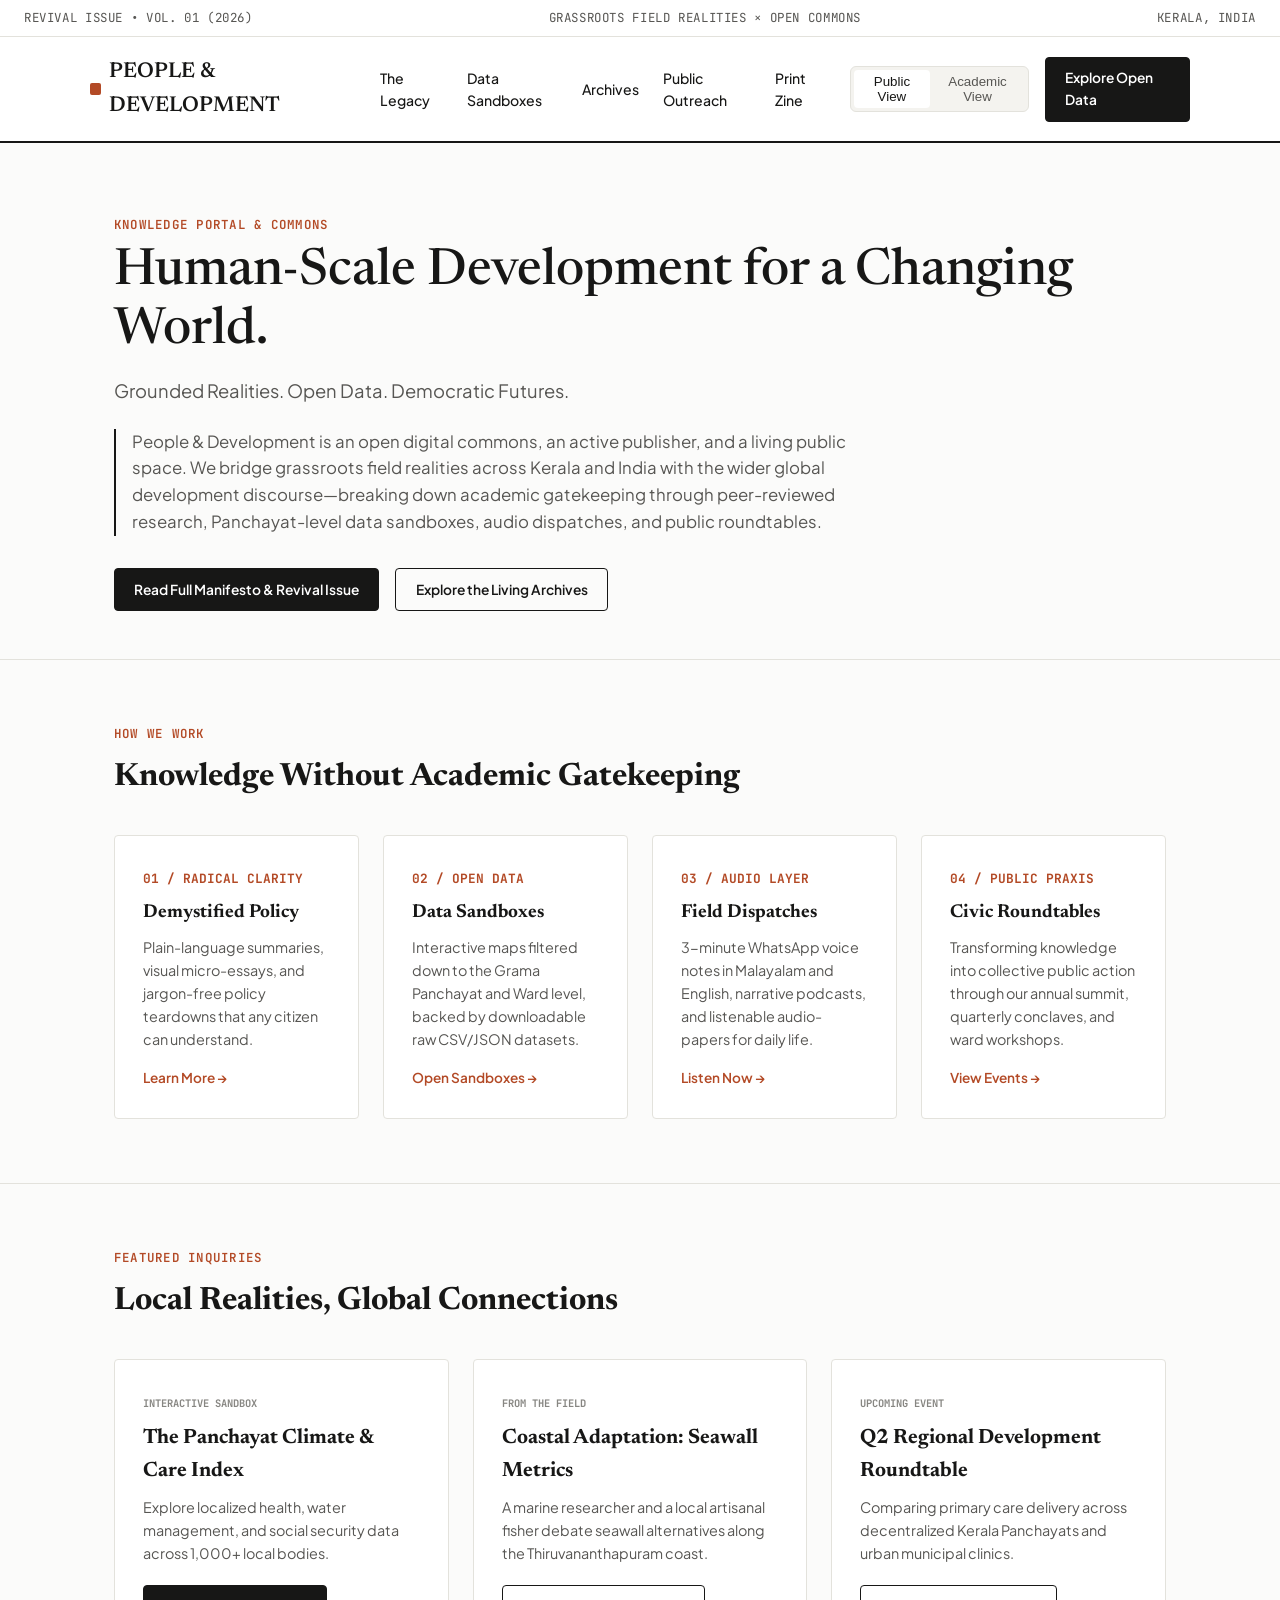
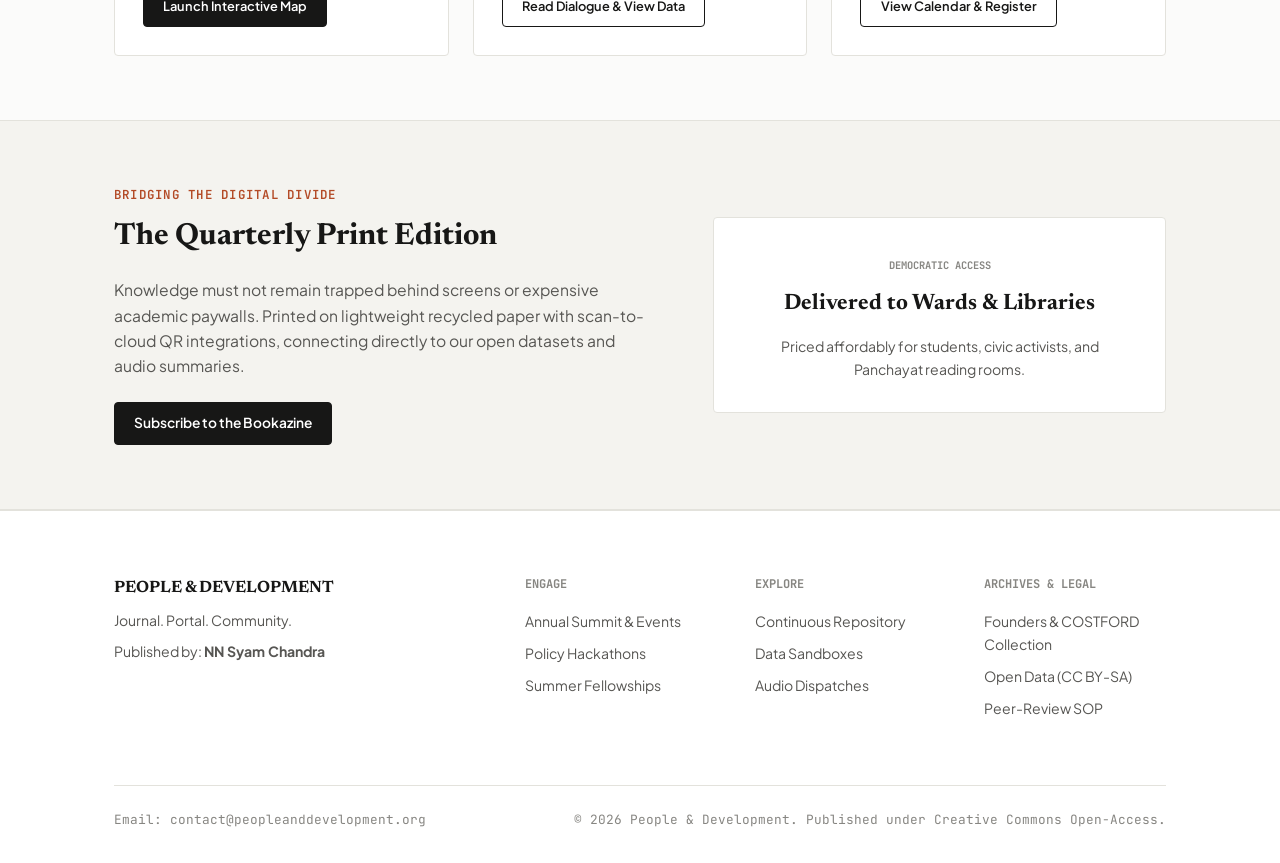
==== commit cb223359: "Update links and title in index.html" ====
--- a/index.html
+++ b/index.html
@@ -3,7 +3,7 @@
 <head>
   <meta charset="UTF-8" />
   <meta name="viewport" content="width=device-width, initial-scale=1.0" />
-  <title>People & Development — Home</title>
+  <title>People &amp; Development — Home</title>
   <link rel="stylesheet" href="css/style.css" />
   <link href="https://fonts.googleapis.com/css2?family=Newsreader:ital,opsz,wght@0,6..72,400;0,6..72,500;1,6..72,400&family=Plus+Jakarta+Sans:wght@400;500;600;700&family=JetBrains+Mono:wght@400;500&display=swap" rel="stylesheet">
 </head>
@@ -18,9 +18,9 @@
     <div class="container nav-inner">
       <a href="index.html" class="brand"><span class="brand-mark"></span> PEOPLE &amp; DEVELOPMENT</a>
       <nav class="nav-links">
-        <a href="the-commons.html">The Commons</a>
+        <a href="the-legacy.html">The Legacy</a>
         <a href="sandboxes.html">Data Sandboxes</a>
-        <a href="baker-archive.html">The Baker Archive</a>
+        <a href="archives.html">Archives</a>
         <a href="events.html">Public Outreach</a>
         <a href="print-zine.html">Print Zine</a>
       </nav>
@@ -45,8 +45,8 @@
           People &amp; Development is an open digital commons, an active publisher, and a living public space. We bridge grassroots field realities across Kerala and India with the wider global development discourse—breaking down academic gatekeeping through peer-reviewed research, Panchayat-level data sandboxes, audio dispatches, and public roundtables.
         </p>
         <div style="margin-top: 2rem; display: flex; gap: 1rem; flex-wrap: wrap;">
-          <a href="the-commons.html" class="btn btn-primary">Read Full Manifesto &amp; Revival Issue</a>
-          <a href="sandboxes.html" class="btn btn-secondary">Explore Open Data</a>
+          <a href="the-legacy.html" class="btn btn-primary">Read Full Manifesto &amp; Revival Issue</a>
+          <a href="archives.html" class="btn btn-secondary">Explore the Living Archives</a>
         </div>
       </div>
     </section>
@@ -61,7 +61,7 @@
             <span style="font-family: var(--font-mono); font-size: 0.8rem; color: var(--accent); font-weight: 700;">01 / RADICAL CLARITY</span>
             <h3 style="font-family: var(--font-serif); margin: 0.5rem 0;">Demystified Policy</h3>
             <p style="font-size: 0.9rem; color: var(--text-muted);">Plain-language summaries, visual micro-essays, and jargon-free policy teardowns that any citizen can understand.</p>
-            <a href="the-commons.html" style="margin-top: 1rem; display: inline-block; font-size: 0.85rem; font-weight: 600; color: var(--accent);">Learn More →</a>
+            <a href="the-legacy.html" style="margin-top: 1rem; display: inline-block; font-size: 0.85rem; font-weight: 600; color: var(--accent);">Learn More →</a>
           </div>
           <div class="card">
             <span style="font-family: var(--font-mono); font-size: 0.8rem; color: var(--accent); font-weight: 700;">02 / OPEN DATA</span>
@@ -73,7 +73,7 @@
             <span style="font-family: var(--font-mono); font-size: 0.8rem; color: var(--accent); font-weight: 700;">03 / AUDIO LAYER</span>
             <h3 style="font-family: var(--font-serif); margin: 0.5rem 0;">Field Dispatches</h3>
             <p style="font-size: 0.9rem; color: var(--text-muted);">3-minute WhatsApp voice notes in Malayalam and English, narrative podcasts, and listenable audio-papers for daily life.</p>
-            <a href="the-commons.html" style="margin-top: 1rem; display: inline-block; font-size: 0.85rem; font-weight: 600; color: var(--accent);">Listen Now →</a>
+            <a href="the-legacy.html" style="margin-top: 1rem; display: inline-block; font-size: 0.85rem; font-weight: 600; color: var(--accent);">Listen Now →</a>
           </div>
           <div class="card">
             <span style="font-family: var(--font-mono); font-size: 0.8rem; color: var(--accent); font-weight: 700;">04 / PUBLIC PRAXIS</span>
@@ -85,7 +85,7 @@
       </div>
     </section>
 
-    <!-- Featured Interactive Section (Live Preview) -->
+    <!-- Featured Interactive Section -->
     <section class="content-section">
       <div class="container">
         <span class="section-label">Featured Inquiries</span>
@@ -106,7 +106,7 @@
             <p style="font-size: 0.9rem; color: var(--text-muted); margin-bottom: 1.25rem;">
               A marine researcher and a local artisanal fisher debate seawall alternatives along the Thiruvananthapuram coast.
             </p>
-            <a href="the-commons.html" class="btn btn-secondary" style="font-size: 0.8rem;">Read Dialogue &amp; View Data</a>
+            <a href="the-legacy.html" class="btn btn-secondary" style="font-size: 0.8rem;">Read Dialogue &amp; View Data</a>
           </div>
 
           <div class="card">
@@ -160,15 +160,15 @@
         <div class="footer-col">
           <h5>Explore</h5>
           <ul>
-            <li><a href="the-commons.html">Continuous Repository</a></li>
+            <li><a href="the-legacy.html">Continuous Repository</a></li>
             <li><a href="sandboxes.html">Data Sandboxes</a></li>
-            <li><a href="the-commons.html">Audio Dispatches</a></li>
+            <li><a href="the-legacy.html">Audio Dispatches</a></li>
           </ul>
         </div>
         <div class="footer-col">
           <h5>Archives &amp; Legal</h5>
           <ul>
-            <li><a href="baker-archive.html">1990s COSTFORD Collection</a></li>
+            <li><a href="archives.html">Founders &amp; COSTFORD Collection</a></li>
             <li><a href="#">Open Data (CC BY-SA)</a></li>
             <li><a href="#">Peer-Review SOP</a></li>
           </ul>
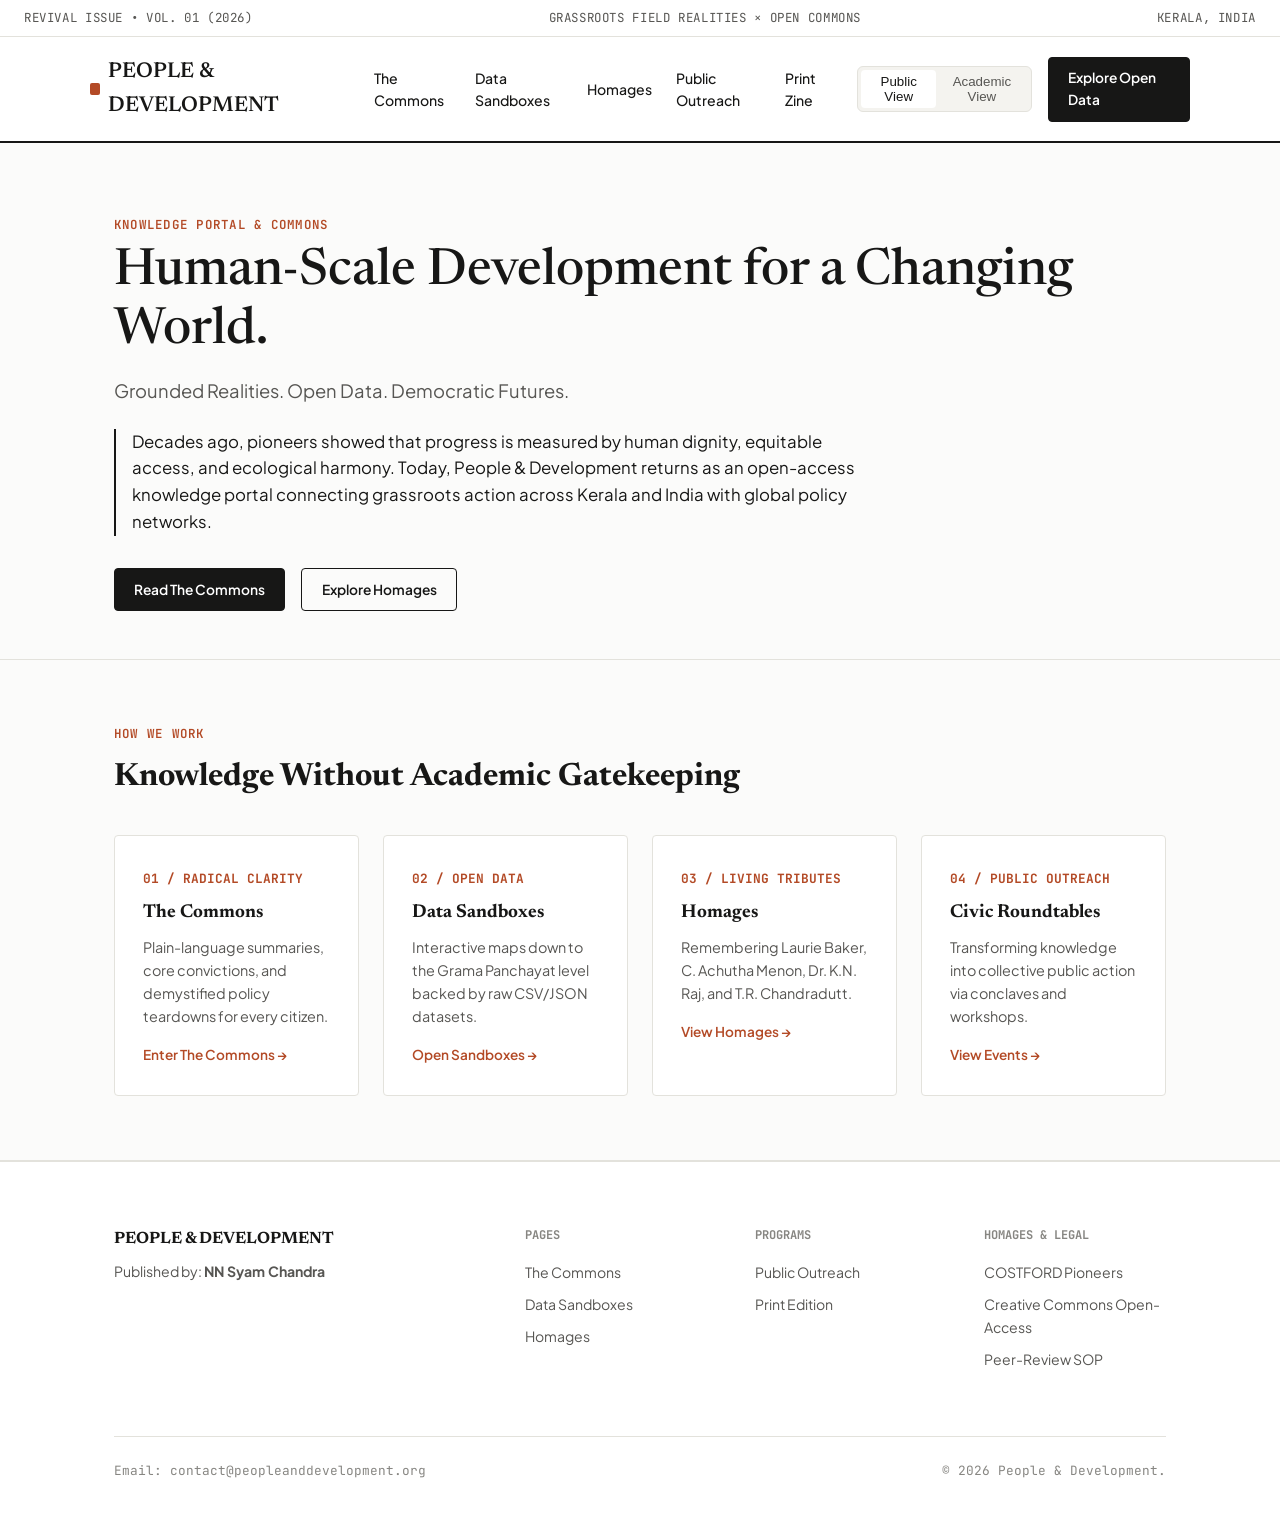
==== commit 5d11f48f: "Update index.html with new content and links" ====
--- a/index.html
+++ b/index.html
@@ -3,7 +3,7 @@
 <head>
   <meta charset="UTF-8" />
   <meta name="viewport" content="width=device-width, initial-scale=1.0" />
-  <title>People &amp; Development — Home</title>
+  <title>People & Development — Home</title>
   <link rel="stylesheet" href="css/style.css" />
   <link href="https://fonts.googleapis.com/css2?family=Newsreader:ital,opsz,wght@0,6..72,400;0,6..72,500;1,6..72,400&family=Plus+Jakarta+Sans:wght@400;500;600;700&family=JetBrains+Mono:wght@400;500&display=swap" rel="stylesheet">
 </head>
@@ -18,9 +18,9 @@
     <div class="container nav-inner">
       <a href="index.html" class="brand"><span class="brand-mark"></span> PEOPLE &amp; DEVELOPMENT</a>
       <nav class="nav-links">
-        <a href="the-legacy.html">The Legacy</a>
+        <a href="the-commons.html">The Commons</a>
         <a href="sandboxes.html">Data Sandboxes</a>
-        <a href="archives.html">Archives</a>
+        <a href="homages.html">Homages</a>
         <a href="events.html">Public Outreach</a>
         <a href="print-zine.html">Print Zine</a>
       </nav>
@@ -35,18 +35,17 @@
   </header>
 
   <main>
-    <!-- Hero Section -->
     <section class="page-header">
       <div class="container">
         <span class="section-label">Knowledge Portal &amp; Commons</span>
         <h1 class="page-title">Human-Scale Development for a Changing World.</h1>
         <p class="page-intro">Grounded Realities. Open Data. Democratic Futures.</p>
-        <p style="max-width: 780px; margin-top: 1.5rem; font-size: 1.05rem; border-left: 2px solid var(--border-dark); padding-left: 1rem; color: var(--text-muted); line-height: 1.6;">
-          People &amp; Development is an open digital commons, an active publisher, and a living public space. We bridge grassroots field realities across Kerala and India with the wider global development discourse—breaking down academic gatekeeping through peer-reviewed research, Panchayat-level data sandboxes, audio dispatches, and public roundtables.
+        <p style="max-width: 760px; margin-top: 1.5rem; font-size: 1.05rem; border-left: 2px solid var(--border-dark); padding-left: 1rem;">
+          Decades ago, pioneers showed that progress is measured by human dignity, equitable access, and ecological harmony. Today, People &amp; Development returns as an open-access knowledge portal connecting grassroots action across Kerala and India with global policy networks.
         </p>
-        <div style="margin-top: 2rem; display: flex; gap: 1rem; flex-wrap: wrap;">
-          <a href="the-legacy.html" class="btn btn-primary">Read Full Manifesto &amp; Revival Issue</a>
-          <a href="archives.html" class="btn btn-secondary">Explore the Living Archives</a>
+        <div style="margin-top: 2rem; display: flex; gap: 1rem;">
+          <a href="the-commons.html" class="btn btn-primary">Read The Commons</a>
+          <a href="homages.html" class="btn btn-secondary">Explore Homages</a>
         </div>
       </div>
     </section>
@@ -59,83 +58,28 @@
         <div class="grid-4">
           <div class="card">
             <span style="font-family: var(--font-mono); font-size: 0.8rem; color: var(--accent); font-weight: 700;">01 / RADICAL CLARITY</span>
-            <h3 style="font-family: var(--font-serif); margin: 0.5rem 0;">Demystified Policy</h3>
-            <p style="font-size: 0.9rem; color: var(--text-muted);">Plain-language summaries, visual micro-essays, and jargon-free policy teardowns that any citizen can understand.</p>
-            <a href="the-legacy.html" style="margin-top: 1rem; display: inline-block; font-size: 0.85rem; font-weight: 600; color: var(--accent);">Learn More →</a>
+            <h3 style="font-family: var(--font-serif); margin: 0.5rem 0;">The Commons</h3>
+            <p style="font-size: 0.9rem; color: var(--text-muted);">Plain-language summaries, core convictions, and demystified policy teardowns for every citizen.</p>
+            <a href="the-commons.html" style="margin-top: 1rem; display: inline-block; font-size: 0.85rem; font-weight: 600; color: var(--accent);">Enter The Commons →</a>
           </div>
           <div class="card">
             <span style="font-family: var(--font-mono); font-size: 0.8rem; color: var(--accent); font-weight: 700;">02 / OPEN DATA</span>
             <h3 style="font-family: var(--font-serif); margin: 0.5rem 0;">Data Sandboxes</h3>
-            <p style="font-size: 0.9rem; color: var(--text-muted);">Interactive maps filtered down to the Grama Panchayat and Ward level, backed by downloadable raw CSV/JSON datasets.</p>
+            <p style="font-size: 0.9rem; color: var(--text-muted);">Interactive maps down to the Grama Panchayat level backed by raw CSV/JSON datasets.</p>
             <a href="sandboxes.html" style="margin-top: 1rem; display: inline-block; font-size: 0.85rem; font-weight: 600; color: var(--accent);">Open Sandboxes →</a>
           </div>
           <div class="card">
-            <span style="font-family: var(--font-mono); font-size: 0.8rem; color: var(--accent); font-weight: 700;">03 / AUDIO LAYER</span>
-            <h3 style="font-family: var(--font-serif); margin: 0.5rem 0;">Field Dispatches</h3>
-            <p style="font-size: 0.9rem; color: var(--text-muted);">3-minute WhatsApp voice notes in Malayalam and English, narrative podcasts, and listenable audio-papers for daily life.</p>
-            <a href="the-legacy.html" style="margin-top: 1rem; display: inline-block; font-size: 0.85rem; font-weight: 600; color: var(--accent);">Listen Now →</a>
+            <span style="font-family: var(--font-mono); font-size: 0.8rem; color: var(--accent); font-weight: 700;">03 / LIVING TRIBUTES</span>
+            <h3 style="font-family: var(--font-serif); margin: 0.5rem 0;">Homages</h3>
+            <p style="font-size: 0.9rem; color: var(--text-muted);">Remembering Laurie Baker, C. Achutha Menon, Dr. K.N. Raj, and T.R. Chandradutt.</p>
+            <a href="homages.html" style="margin-top: 1rem; display: inline-block; font-size: 0.85rem; font-weight: 600; color: var(--accent);">View Homages →</a>
           </div>
           <div class="card">
-            <span style="font-family: var(--font-mono); font-size: 0.8rem; color: var(--accent); font-weight: 700;">04 / PUBLIC PRAXIS</span>
+            <span style="font-family: var(--font-mono); font-size: 0.8rem; color: var(--accent); font-weight: 700;">04 / PUBLIC OUTREACH</span>
             <h3 style="font-family: var(--font-serif); margin: 0.5rem 0;">Civic Roundtables</h3>
-            <p style="font-size: 0.9rem; color: var(--text-muted);">Transforming knowledge into collective public action through our annual summit, quarterly conclaves, and ward workshops.</p>
+            <p style="font-size: 0.9rem; color: var(--text-muted);">Transforming knowledge into collective public action via conclaves and workshops.</p>
             <a href="events.html" style="margin-top: 1rem; display: inline-block; font-size: 0.85rem; font-weight: 600; color: var(--accent);">View Events →</a>
           </div>
-        </div>
-      </div>
-    </section>
-
-    <!-- Featured Interactive Section -->
-    <section class="content-section">
-      <div class="container">
-        <span class="section-label">Featured Inquiries</span>
-        <h2 style="font-family: var(--font-serif); font-size: 2rem; margin-bottom: 2rem;">Local Realities, Global Connections</h2>
-        <div class="grid-3">
-          <div class="card">
-            <span class="m-tag">Interactive Sandbox</span>
-            <h3 style="font-family: var(--font-serif); font-size: 1.3rem; margin: 0.5rem 0;">The Panchayat Climate &amp; Care Index</h3>
-            <p style="font-size: 0.9rem; color: var(--text-muted); margin-bottom: 1.25rem;">
-              Explore localized health, water management, and social security data across 1,000+ local bodies.
-            </p>
-            <a href="sandboxes.html" class="btn btn-primary" style="font-size: 0.8rem;">Launch Interactive Map</a>
-          </div>
-
-          <div class="card">
-            <span class="m-tag">From The Field</span>
-            <h3 style="font-family: var(--font-serif); font-size: 1.3rem; margin: 0.5rem 0;">Coastal Adaptation: Seawall Metrics</h3>
-            <p style="font-size: 0.9rem; color: var(--text-muted); margin-bottom: 1.25rem;">
-              A marine researcher and a local artisanal fisher debate seawall alternatives along the Thiruvananthapuram coast.
-            </p>
-            <a href="the-legacy.html" class="btn btn-secondary" style="font-size: 0.8rem;">Read Dialogue &amp; View Data</a>
-          </div>
-
-          <div class="card">
-            <span class="m-tag">Upcoming Event</span>
-            <h3 style="font-family: var(--font-serif); font-size: 1.3rem; margin: 0.5rem 0;">Q2 Regional Development Roundtable</h3>
-            <p style="font-size: 0.9rem; color: var(--text-muted); margin-bottom: 1.25rem;">
-              Comparing primary care delivery across decentralized Kerala Panchayats and urban municipal clinics.
-            </p>
-            <a href="events.html" class="btn btn-secondary" style="font-size: 0.8rem;">View Calendar &amp; Register</a>
-          </div>
-        </div>
-      </div>
-    </section>
-
-    <!-- Bridging the Digital Divide Preview -->
-    <section class="content-section" style="background: var(--bg-alt);">
-      <div class="container grid-2" style="align-items: center;">
-        <div>
-          <span class="section-label">Bridging The Digital Divide</span>
-          <h2 style="font-family: var(--font-serif); font-size: 1.9rem; margin-bottom: 1rem;">The Quarterly Print Edition</h2>
-          <p style="color: var(--text-muted); font-size: 0.98rem; margin-bottom: 1.5rem;">
-            Knowledge must not remain trapped behind screens or expensive academic paywalls. Printed on lightweight recycled paper with scan-to-cloud QR integrations, connecting directly to our open datasets and audio summaries.
-          </p>
-          <a href="print-zine.html" class="btn btn-primary">Subscribe to the Bookazine</a>
-        </div>
-        <div class="card" style="text-align: center; padding: 2rem;">
-          <span class="m-tag">Democratic Access</span>
-          <h4 style="font-family: var(--font-serif); font-size: 1.4rem; margin: 0.75rem 0;">Delivered to Wards &amp; Libraries</h4>
-          <p style="font-size: 0.88rem; color: var(--text-muted);">Priced affordably for students, civic activists, and Panchayat reading rooms.</p>
         </div>
       </div>
     </section>
@@ -146,37 +90,35 @@
       <div class="footer-top">
         <div>
           <h3 style="font-family: var(--font-serif); margin-bottom: 0.5rem;">PEOPLE &amp; DEVELOPMENT</h3>
-          <p style="color: var(--text-muted); font-size: 0.88rem; margin-bottom: 0.5rem;">Journal. Portal. Community.</p>
           <p style="color: var(--text-muted); font-size: 0.88rem;">Published by: <strong>NN Syam Chandra</strong></p>
         </div>
         <div class="footer-col">
-          <h5>Engage</h5>
+          <h5>Pages</h5>
           <ul>
-            <li><a href="events.html">Annual Summit &amp; Events</a></li>
-            <li><a href="events.html">Policy Hackathons</a></li>
-            <li><a href="events.html">Summer Fellowships</a></li>
+            <li><a href="the-commons.html">The Commons</a></li>
+            <li><a href="sandboxes.html">Data Sandboxes</a></li>
+            <li><a href="homages.html">Homages</a></li>
           </ul>
         </div>
         <div class="footer-col">
-          <h5>Explore</h5>
+          <h5>Programs</h5>
           <ul>
-            <li><a href="the-legacy.html">Continuous Repository</a></li>
-            <li><a href="sandboxes.html">Data Sandboxes</a></li>
-            <li><a href="the-legacy.html">Audio Dispatches</a></li>
+            <li><a href="events.html">Public Outreach</a></li>
+            <li><a href="print-zine.html">Print Edition</a></li>
           </ul>
         </div>
         <div class="footer-col">
-          <h5>Archives &amp; Legal</h5>
+          <h5>Homages &amp; Legal</h5>
           <ul>
-            <li><a href="archives.html">Founders &amp; COSTFORD Collection</a></li>
-            <li><a href="#">Open Data (CC BY-SA)</a></li>
+            <li><a href="homages.html">COSTFORD Pioneers</a></li>
+            <li><a href="#">Creative Commons Open-Access</a></li>
             <li><a href="#">Peer-Review SOP</a></li>
           </ul>
         </div>
       </div>
       <div class="footer-bottom">
         <div>Email: contact@peopleanddevelopment.org</div>
-        <div>© 2026 People &amp; Development. Published under Creative Commons Open-Access.</div>
+        <div>© 2026 People &amp; Development.</div>
       </div>
     </div>
   </footer>
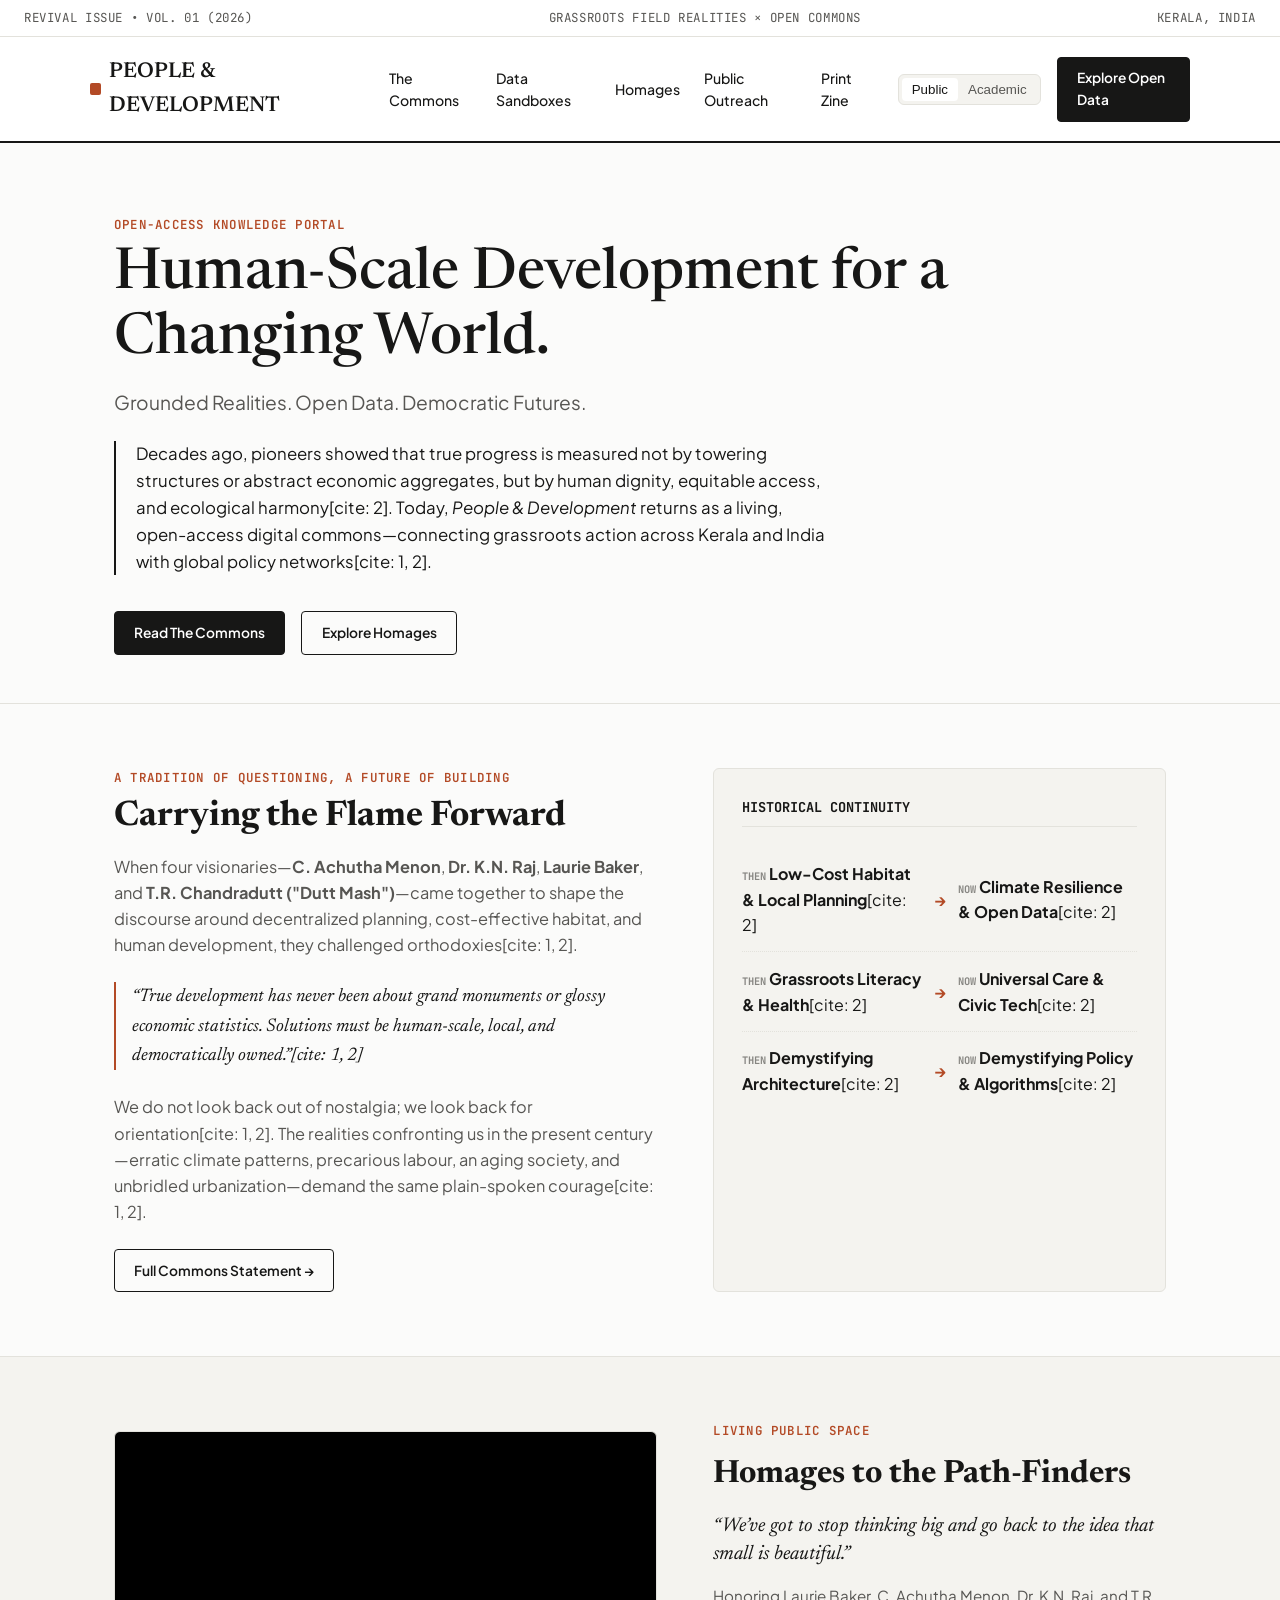
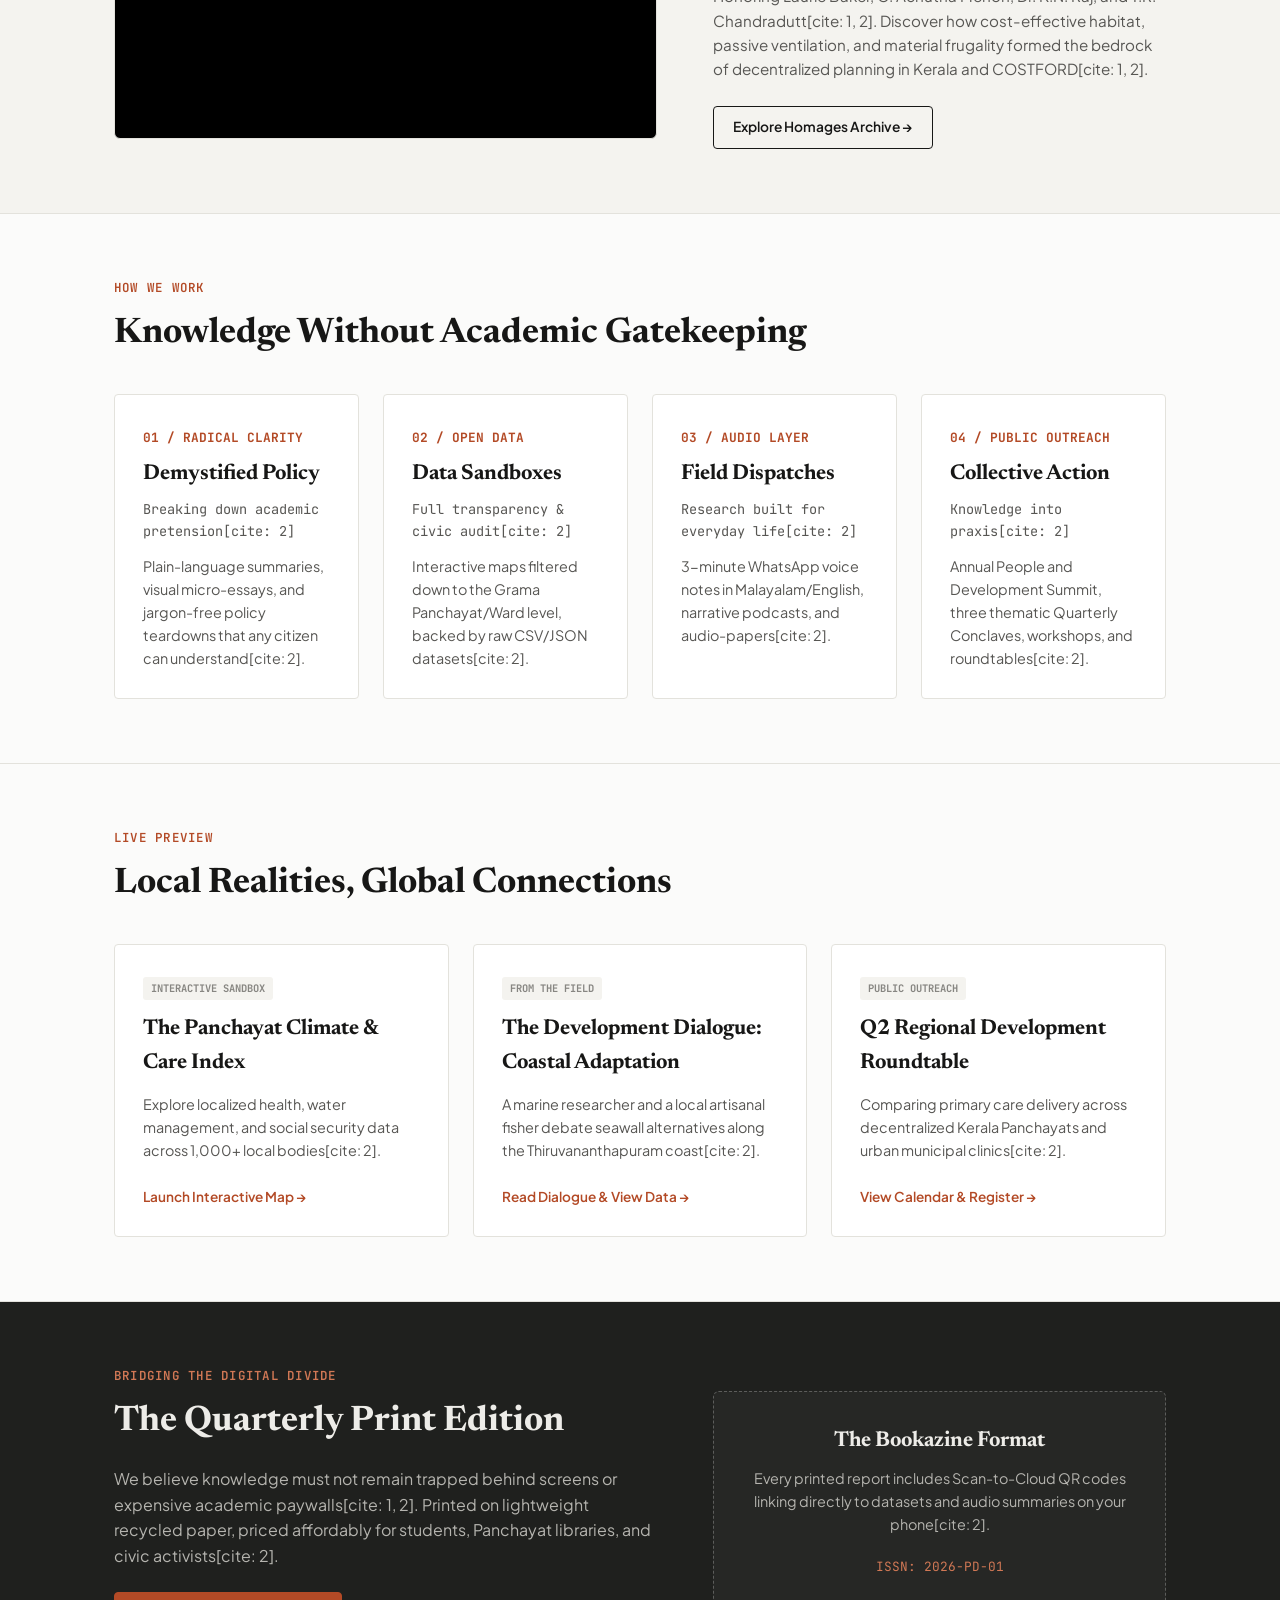
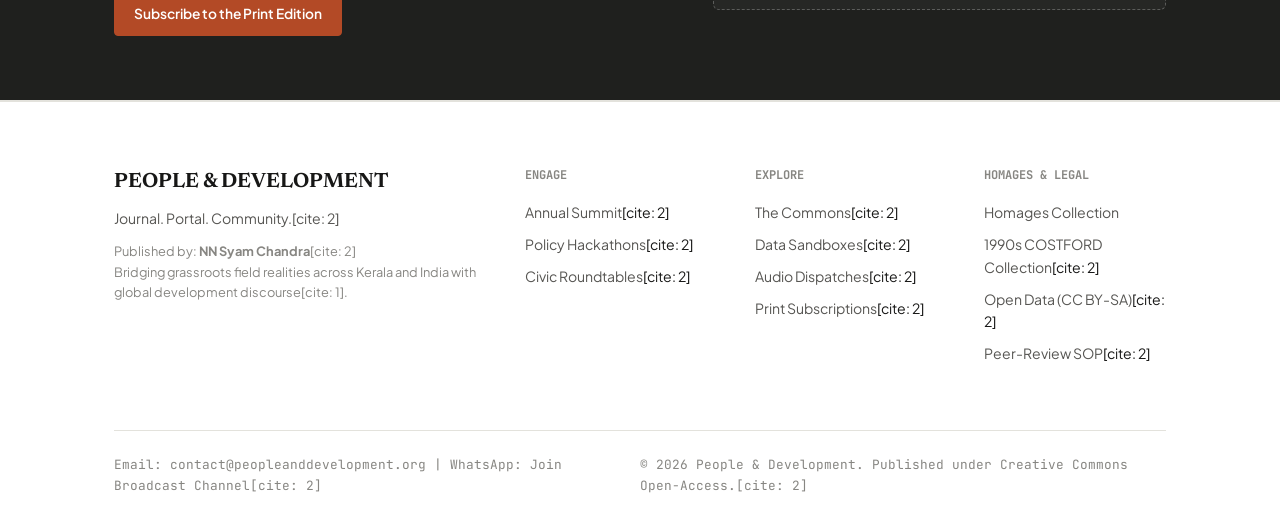
==== commit 3ab7dc5e: "Enhance index.html with new title and content updates Updated title and improved content structure i" ====
--- a/index.html
+++ b/index.html
@@ -3,11 +3,14 @@
 <head>
   <meta charset="UTF-8" />
   <meta name="viewport" content="width=device-width, initial-scale=1.0" />
-  <title>People & Development — Home</title>
+  <title>People & Development — Human-Scale Development for a Changing World</title>
   <link rel="stylesheet" href="css/style.css" />
-  <link href="https://fonts.googleapis.com/css2?family=Newsreader:ital,opsz,wght@0,6..72,400;0,6..72,500;1,6..72,400&family=Plus+Jakarta+Sans:wght@400;500;600;700&family=JetBrains+Mono:wght@400;500&display=swap" rel="stylesheet">
+  <link rel="preconnect" href="https://fonts.googleapis.com">
+  <link rel="preconnect" href="https://fonts.gstatic.com" crossorigin>
+  <link href="https://fonts.googleapis.com/css2?family=Newsreader:ital,opsz,wght@0,6..72,400;0,6..72,500;0,6..72,600;1,6..72,400&family=Plus+Jakarta+Sans:wght@400;500;600;700&family=JetBrains+Mono:wght@400;500&display=swap" rel="stylesheet">
 </head>
 <body>
+
   <div class="top-bar">
     <div>Revival Issue • Vol. 01 (2026)</div>
     <div>Grassroots Field Realities × Open Commons</div>
@@ -16,7 +19,11 @@
 
   <header>
     <div class="container nav-inner">
-      <a href="index.html" class="brand"><span class="brand-mark"></span> PEOPLE &amp; DEVELOPMENT</a>
+      <a href="index.html" class="brand">
+        <span class="brand-mark"></span>
+        PEOPLE &amp; DEVELOPMENT
+      </a>
+
       <nav class="nav-links">
         <a href="the-commons.html">The Commons</a>
         <a href="sandboxes.html">Data Sandboxes</a>
@@ -24,10 +31,11 @@
         <a href="events.html">Public Outreach</a>
         <a href="print-zine.html">Print Zine</a>
       </nav>
+
       <div class="nav-actions">
-        <div class="toggle-wrap">
-          <button class="toggle-btn active">Public View</button>
-          <button class="toggle-btn">Academic View</button>
+        <div class="toggle-wrap" role="group" aria-label="Audience View Switch">
+          <button class="toggle-btn active" id="btn-public" onclick="switchView('public')">Public</button>
+          <button class="toggle-btn" id="btn-academic" onclick="switchView('academic')">Academic</button>
         </div>
         <a href="sandboxes.html" class="btn btn-primary">Explore Open Data</a>
       </div>
@@ -35,17 +43,100 @@
   </header>
 
   <main>
+    <!-- Hero Section -->
     <section class="page-header">
       <div class="container">
-        <span class="section-label">Knowledge Portal &amp; Commons</span>
-        <h1 class="page-title">Human-Scale Development for a Changing World.</h1>
-        <p class="page-intro">Grounded Realities. Open Data. Democratic Futures.</p>
-        <p style="max-width: 760px; margin-top: 1.5rem; font-size: 1.05rem; border-left: 2px solid var(--border-dark); padding-left: 1rem;">
-          Decades ago, pioneers showed that progress is measured by human dignity, equitable access, and ecological harmony. Today, People &amp; Development returns as an open-access knowledge portal connecting grassroots action across Kerala and India with global policy networks.
+        <span class="section-label">Open-Access Knowledge Portal</span>
+        <h1 class="page-title" style="font-size: clamp(2.3rem, 4.5vw, 3.8rem); line-height: 1.12; max-width: 980px;">Human-Scale Development for a Changing World.</h1>
+        <p class="page-intro" style="font-size: 1.2rem; margin-bottom: 1.5rem;">Grounded Realities. Open Data. Democratic Futures.</p>
+        <p style="font-size: 1.05rem; max-width: 720px; margin-bottom: 2.25rem; border-left: 2px solid var(--border-dark); padding-left: 1.25rem;">
+          Decades ago, pioneers showed that true progress is measured not by towering structures or abstract economic aggregates, but by human dignity, equitable access, and ecological harmony[cite: 2]. Today, <em>People &amp; Development</em> returns as a living, open-access digital commons—connecting grassroots action across Kerala and India with global policy networks[cite: 1, 2].
         </p>
-        <div style="margin-top: 2rem; display: flex; gap: 1rem;">
+        <div style="display: flex; gap: 1rem; flex-wrap: wrap;">
           <a href="the-commons.html" class="btn btn-primary">Read The Commons</a>
           <a href="homages.html" class="btn btn-secondary">Explore Homages</a>
+        </div>
+      </div>
+    </section>
+
+    <!-- The Commons Spotlight (Manifesto & Then vs Now) -->
+    <section class="content-section">
+      <div class="container grid-2">
+        <div>
+          <span class="section-label">A Tradition of Questioning, A Future of Building</span>
+          <h2 style="font-family: var(--font-serif); font-size: 2.2rem; margin-bottom: 1rem; line-height: 1.2;">Carrying the Flame Forward</h2>
+          <p style="margin-bottom: 1.2rem; color: var(--text-muted); font-size: 1.02rem;">
+            When four visionaries—<strong>C. Achutha Menon</strong>, <strong>Dr. K.N. Raj</strong>, <strong>Laurie Baker</strong>, and <strong>T.R. Chandradutt ("Dutt Mash")</strong>—came together to shape the discourse around decentralized planning, cost-effective habitat, and human development, they challenged orthodoxies[cite: 1, 2].
+          </p>
+          <div style="font-family: var(--font-serif); font-style: italic; font-size: 1.15rem; margin: 1.5rem 0; padding-left: 1rem; border-left: 2px solid var(--accent);">
+            “True development has never been about grand monuments or glossy economic statistics. Solutions must be human-scale, local, and democratically owned.”[cite: 1, 2]
+          </div>
+          <p style="color: var(--text-muted); font-size: 1.02rem; margin-bottom: 1.5rem;">
+            We do not look back out of nostalgia; we look back for orientation[cite: 1, 2]. The realities confronting us in the present century—erratic climate patterns, precarious labour, an aging society, and unbridled urbanization—demand the same plain-spoken courage[cite: 1, 2].
+          </p>
+          <a href="the-commons.html" class="btn btn-secondary">Full Commons Statement →</a>
+        </div>
+
+        <div class="matrix-card">
+          <h4 style="font-family: var(--font-mono); font-size: 0.85rem; text-transform: uppercase; margin-bottom: 1.25rem; border-bottom: 1px solid var(--border); padding-bottom: 0.5rem;">Historical Continuity</h4>
+          <div class="matrix-row">
+            <div>
+              <span class="m-tag">Then</span>
+              <strong>Low-Cost Habitat &amp; Local Planning</strong>[cite: 2]
+            </div>
+            <div class="m-arrow">→</div>
+            <div>
+              <span class="m-tag">Now</span>
+              <strong>Climate Resilience &amp; Open Data</strong>[cite: 2]
+            </div>
+          </div>
+          <div class="matrix-row">
+            <div>
+              <span class="m-tag">Then</span>
+              <strong>Grassroots Literacy &amp; Health</strong>[cite: 2]
+            </div>
+            <div class="m-arrow">→</div>
+            <div>
+              <span class="m-tag">Now</span>
+              <strong>Universal Care &amp; Civic Tech</strong>[cite: 2]
+            </div>
+          </div>
+          <div class="matrix-row">
+            <div>
+              <span class="m-tag">Then</span>
+              <strong>Demystifying Architecture</strong>[cite: 2]
+            </div>
+            <div class="m-arrow">→</div>
+            <div>
+              <span class="m-tag">Now</span>
+              <strong>Demystifying Policy &amp; Algorithms</strong>[cite: 2]
+            </div>
+          </div>
+        </div>
+      </div>
+    </section>
+
+    <!-- Homages Spotlight / Video Frame -->
+    <section class="content-section" style="background: var(--bg-alt);">
+      <div class="container grid-2" style="align-items: center;">
+        <div class="video-frame-wrap">
+          <iframe 
+            src="https://www.youtube-nocookie.com/embed/r6ni3aFraXE" 
+            title="Laurie Baker: Uncommon Sense" 
+            allow="accelerometer; autoplay; clipboard-write; encrypted-media; gyroscope; picture-in-picture" 
+            allowfullscreen>
+          </iframe>
+        </div>
+        <div>
+          <span class="section-label">Living Public Space</span>
+          <h2 style="font-family: var(--font-serif); font-size: 2rem; margin-bottom: 0.75rem;">Homages to the Path-Finders</h2>
+          <blockquote style="font-family: var(--font-serif); font-size: 1.25rem; line-height: 1.4; font-style: italic; margin-bottom: 1rem;">
+            “We’ve got to stop thinking big and go back to the idea that small is beautiful.”
+          </blockquote>
+          <p style="color: var(--text-muted); font-size: 0.95rem; margin-bottom: 1.5rem;">
+            Honoring Laurie Baker, C. Achutha Menon, Dr. K.N. Raj, and T.R. Chandradutt[cite: 1, 2]. Discover how cost-effective habitat, passive ventilation, and material frugality formed the bedrock of decentralized planning in Kerala and COSTFORD[cite: 1, 2].
+          </p>
+          <a href="homages.html" class="btn btn-secondary">Explore Homages Archive →</a>
         </div>
       </div>
     </section>
@@ -54,32 +145,87 @@
     <section class="content-section">
       <div class="container">
         <span class="section-label">How We Work</span>
-        <h2 style="font-family: var(--font-serif); font-size: 2rem; margin-bottom: 2rem;">Knowledge Without Academic Gatekeeping</h2>
+        <h2 style="font-family: var(--font-serif); font-size: 2.2rem; margin-bottom: 2rem;">Knowledge Without Academic Gatekeeping</h2>
         <div class="grid-4">
           <div class="card">
             <span style="font-family: var(--font-mono); font-size: 0.8rem; color: var(--accent); font-weight: 700;">01 / RADICAL CLARITY</span>
-            <h3 style="font-family: var(--font-serif); margin: 0.5rem 0;">The Commons</h3>
-            <p style="font-size: 0.9rem; color: var(--text-muted);">Plain-language summaries, core convictions, and demystified policy teardowns for every citizen.</p>
-            <a href="the-commons.html" style="margin-top: 1rem; display: inline-block; font-size: 0.85rem; font-weight: 600; color: var(--accent);">Enter The Commons →</a>
+            <h3 style="font-family: var(--font-serif); font-size: 1.35rem; margin: 0.5rem 0;">Demystified Policy</h3>
+            <p style="font-size: 0.85rem; font-family: var(--font-mono); color: var(--text-muted); margin-bottom: 0.75rem;">Breaking down academic pretension[cite: 2]</p>
+            <p style="font-size: 0.9rem; color: var(--text-muted);">Plain-language summaries, visual micro-essays, and jargon-free policy teardowns that any citizen can understand[cite: 2].</p>
           </div>
           <div class="card">
             <span style="font-family: var(--font-mono); font-size: 0.8rem; color: var(--accent); font-weight: 700;">02 / OPEN DATA</span>
-            <h3 style="font-family: var(--font-serif); margin: 0.5rem 0;">Data Sandboxes</h3>
-            <p style="font-size: 0.9rem; color: var(--text-muted);">Interactive maps down to the Grama Panchayat level backed by raw CSV/JSON datasets.</p>
-            <a href="sandboxes.html" style="margin-top: 1rem; display: inline-block; font-size: 0.85rem; font-weight: 600; color: var(--accent);">Open Sandboxes →</a>
-          </div>
-          <div class="card">
-            <span style="font-family: var(--font-mono); font-size: 0.8rem; color: var(--accent); font-weight: 700;">03 / LIVING TRIBUTES</span>
-            <h3 style="font-family: var(--font-serif); margin: 0.5rem 0;">Homages</h3>
-            <p style="font-size: 0.9rem; color: var(--text-muted);">Remembering Laurie Baker, C. Achutha Menon, Dr. K.N. Raj, and T.R. Chandradutt.</p>
-            <a href="homages.html" style="margin-top: 1rem; display: inline-block; font-size: 0.85rem; font-weight: 600; color: var(--accent);">View Homages →</a>
+            <h3 style="font-family: var(--font-serif); font-size: 1.35rem; margin: 0.5rem 0;">Data Sandboxes</h3>
+            <p style="font-size: 0.85rem; font-family: var(--font-mono); color: var(--text-muted); margin-bottom: 0.75rem;">Full transparency &amp; civic audit[cite: 2]</p>
+            <p style="font-size: 0.9rem; color: var(--text-muted);">Interactive maps filtered down to the Grama Panchayat/Ward level, backed by raw CSV/JSON datasets[cite: 2].</p>
+          </div>
+          <div class="card">
+            <span style="font-family: var(--font-mono); font-size: 0.8rem; color: var(--accent); font-weight: 700;">03 / AUDIO LAYER</span>
+            <h3 style="font-family: var(--font-serif); font-size: 1.35rem; margin: 0.5rem 0;">Field Dispatches</h3>
+            <p style="font-size: 0.85rem; font-family: var(--font-mono); color: var(--text-muted); margin-bottom: 0.75rem;">Research built for everyday life[cite: 2]</p>
+            <p style="font-size: 0.9rem; color: var(--text-muted);">3-minute WhatsApp voice notes in Malayalam/English, narrative podcasts, and audio-papers[cite: 2].</p>
           </div>
           <div class="card">
             <span style="font-family: var(--font-mono); font-size: 0.8rem; color: var(--accent); font-weight: 700;">04 / PUBLIC OUTREACH</span>
-            <h3 style="font-family: var(--font-serif); margin: 0.5rem 0;">Civic Roundtables</h3>
-            <p style="font-size: 0.9rem; color: var(--text-muted);">Transforming knowledge into collective public action via conclaves and workshops.</p>
-            <a href="events.html" style="margin-top: 1rem; display: inline-block; font-size: 0.85rem; font-weight: 600; color: var(--accent);">View Events →</a>
-          </div>
+            <h3 style="font-family: var(--font-serif); font-size: 1.35rem; margin: 0.5rem 0;">Collective Action</h3>
+            <p style="font-size: 0.85rem; font-family: var(--font-mono); color: var(--text-muted); margin-bottom: 0.75rem;">Knowledge into praxis[cite: 2]</p>
+            <p style="font-size: 0.9rem; color: var(--text-muted);">Annual People and Development Summit, three thematic Quarterly Conclaves, workshops, and roundtables[cite: 2].</p>
+          </div>
+        </div>
+      </div>
+    </section>
+
+    <!-- Live Preview Cards -->
+    <section class="content-section">
+      <div class="container">
+        <span class="section-label">Live Preview</span>
+        <h2 style="font-family: var(--font-serif); font-size: 2.2rem; margin-bottom: 2rem;">Local Realities, Global Connections</h2>
+        <div class="grid-3">
+          <div class="card" style="display: flex; flex-direction: column; justify-content: space-between;">
+            <div>
+              <span class="m-tag" style="background: var(--bg-alt); padding: 3px 8px; border-radius: 3px; display: inline-block; margin-bottom: 0.75rem;">Interactive Sandbox</span>
+              <h3 style="font-family: var(--font-serif); font-size: 1.35rem; margin-bottom: 0.75rem;">The Panchayat Climate &amp; Care Index</h3>
+              <p style="font-size: 0.9rem; color: var(--text-muted); margin-bottom: 1.5rem;">Explore localized health, water management, and social security data across 1,000+ local bodies[cite: 2].</p>
+            </div>
+            <a href="sandboxes.html" style="font-size: 0.85rem; font-weight: 600; color: var(--accent);">Launch Interactive Map →</a>
+          </div>
+
+          <div class="card" style="display: flex; flex-direction: column; justify-content: space-between;">
+            <div>
+              <span class="m-tag" style="background: var(--bg-alt); padding: 3px 8px; border-radius: 3px; display: inline-block; margin-bottom: 0.75rem;">From The Field</span>
+              <h3 style="font-family: var(--font-serif); font-size: 1.35rem; margin-bottom: 0.75rem;">The Development Dialogue: Coastal Adaptation</h3>
+              <p style="font-size: 0.9rem; color: var(--text-muted); margin-bottom: 1.5rem;">A marine researcher and a local artisanal fisher debate seawall alternatives along the Thiruvananthapuram coast[cite: 2].</p>
+            </div>
+            <a href="the-commons.html" style="font-size: 0.85rem; font-weight: 600; color: var(--accent);">Read Dialogue &amp; View Data →</a>
+          </div>
+
+          <div class="card" style="display: flex; flex-direction: column; justify-content: space-between;">
+            <div>
+              <span class="m-tag" style="background: var(--bg-alt); padding: 3px 8px; border-radius: 3px; display: inline-block; margin-bottom: 0.75rem;">Public Outreach</span>
+              <h3 style="font-family: var(--font-serif); font-size: 1.35rem; margin-bottom: 0.75rem;">Q2 Regional Development Roundtable</h3>
+              <p style="font-size: 0.9rem; color: var(--text-muted); margin-bottom: 1.5rem;">Comparing primary care delivery across decentralized Kerala Panchayats and urban municipal clinics[cite: 2].</p>
+            </div>
+            <a href="events.html" style="font-size: 0.85rem; font-weight: 600; color: var(--accent);">View Calendar &amp; Register →</a>
+          </div>
+        </div>
+      </div>
+    </section>
+
+    <!-- Print Zine Banner -->
+    <section class="content-section" style="background: #1f201e; color: #edece8;">
+      <div class="container grid-2" style="align-items: center;">
+        <div>
+          <span class="section-label" style="color: #d17855;">Bridging the Digital Divide</span>
+          <h2 style="font-family: var(--font-serif); font-size: 2.2rem; margin-bottom: 1rem;">The Quarterly Print Edition</h2>
+          <p style="color: #b5b4af; font-size: 1rem; margin-bottom: 1.5rem;">
+            We believe knowledge must not remain trapped behind screens or expensive academic paywalls[cite: 1, 2]. Printed on lightweight recycled paper, priced affordably for students, Panchayat libraries, and civic activists[cite: 2].
+          </p>
+          <a href="print-zine.html" class="btn btn-accent">Subscribe to the Print Edition</a>
+        </div>
+        <div style="border: 1px dashed rgba(255, 255, 255, 0.25); padding: 2rem; border-radius: 6px; text-align: center; background: rgba(255, 255, 255, 0.03);">
+          <h4 style="font-family: var(--font-serif); font-size: 1.35rem; margin-bottom: 0.5rem;">The Bookazine Format</h4>
+          <p style="color: #b5b4af; font-size: 0.9rem; margin-bottom: 1rem;">Every printed report includes Scan-to-Cloud QR codes linking directly to datasets and audio summaries on your phone[cite: 2].</p>
+          <span style="font-family: var(--font-mono); font-size: 0.8rem; color: #d17855;">ISSN: 2026-PD-01</span>
         </div>
       </div>
     </section>
@@ -89,38 +235,63 @@
     <div class="container">
       <div class="footer-top">
         <div>
-          <h3 style="font-family: var(--font-serif); margin-bottom: 0.5rem;">PEOPLE &amp; DEVELOPMENT</h3>
-          <p style="color: var(--text-muted); font-size: 0.88rem;">Published by: <strong>NN Syam Chandra</strong></p>
+          <h3 style="font-family: var(--font-serif); font-size: 1.3rem; margin-bottom: 0.5rem;">PEOPLE &amp; DEVELOPMENT</h3>
+          <p style="color: var(--text-muted); font-size: 0.88rem; margin-bottom: 0.75rem;">Journal. Portal. Community.[cite: 2]</p>
+          <p style="font-size: 0.8rem; color: var(--text-subtle);">
+            Published by: <strong>NN Syam Chandra</strong>[cite: 2]<br>
+            Bridging grassroots field realities across Kerala and India with global development discourse[cite: 1].
+          </p>
         </div>
         <div class="footer-col">
-          <h5>Pages</h5>
+          <h5>Engage</h5>
           <ul>
-            <li><a href="the-commons.html">The Commons</a></li>
-            <li><a href="sandboxes.html">Data Sandboxes</a></li>
-            <li><a href="homages.html">Homages</a></li>
+            <li><a href="events.html">Annual Summit</a>[cite: 2]</li>
+            <li><a href="events.html">Policy Hackathons</a>[cite: 2]</li>
+            <li><a href="events.html">Civic Roundtables</a>[cite: 2]</li>
           </ul>
         </div>
         <div class="footer-col">
-          <h5>Programs</h5>
+          <h5>Explore</h5>
           <ul>
-            <li><a href="events.html">Public Outreach</a></li>
-            <li><a href="print-zine.html">Print Edition</a></li>
+            <li><a href="the-commons.html">The Commons</a>[cite: 2]</li>
+            <li><a href="sandboxes.html">Data Sandboxes</a>[cite: 2]</li>
+            <li><a href="the-commons.html">Audio Dispatches</a>[cite: 2]</li>
+            <li><a href="print-zine.html">Print Subscriptions</a>[cite: 2]</li>
           </ul>
         </div>
         <div class="footer-col">
           <h5>Homages &amp; Legal</h5>
           <ul>
-            <li><a href="homages.html">COSTFORD Pioneers</a></li>
-            <li><a href="#">Creative Commons Open-Access</a></li>
-            <li><a href="#">Peer-Review SOP</a></li>
+            <li><a href="homages.html">Homages Collection</a></li>
+            <li><a href="homages.html">1990s COSTFORD Collection</a>[cite: 2]</li>
+            <li><a href="#">Open Data (CC BY-SA)</a>[cite: 2]</li>
+            <li><a href="#">Peer-Review SOP</a>[cite: 2]</li>
           </ul>
         </div>
       </div>
       <div class="footer-bottom">
-        <div>Email: contact@peopleanddevelopment.org</div>
-        <div>© 2026 People &amp; Development.</div>
+        <div>
+          Email: <a href="mailto:contact@peopleanddevelopment.org">contact@peopleanddevelopment.org</a> | WhatsApp: <a href="#">Join Broadcast Channel</a>[cite: 2]
+        </div>
+        <div>© 2026 People &amp; Development. Published under Creative Commons Open-Access.[cite: 2]</div>
       </div>
     </div>
   </footer>
+
+  <script>
+    function switchView(mode) {
+      const publicBtn = document.getElementById('btn-public');
+      const academicBtn = document.getElementById('btn-academic');
+      if (mode === 'academic') {
+        academicBtn.classList.add('active');
+        publicBtn.classList.remove('active');
+        document.body.classList.add('academic-view');
+      } else {
+        publicBtn.classList.add('active');
+        academicBtn.classList.remove('active');
+        document.body.classList.remove('academic-view');
+      }
+    }
+  </script>
 </body>
 </html>
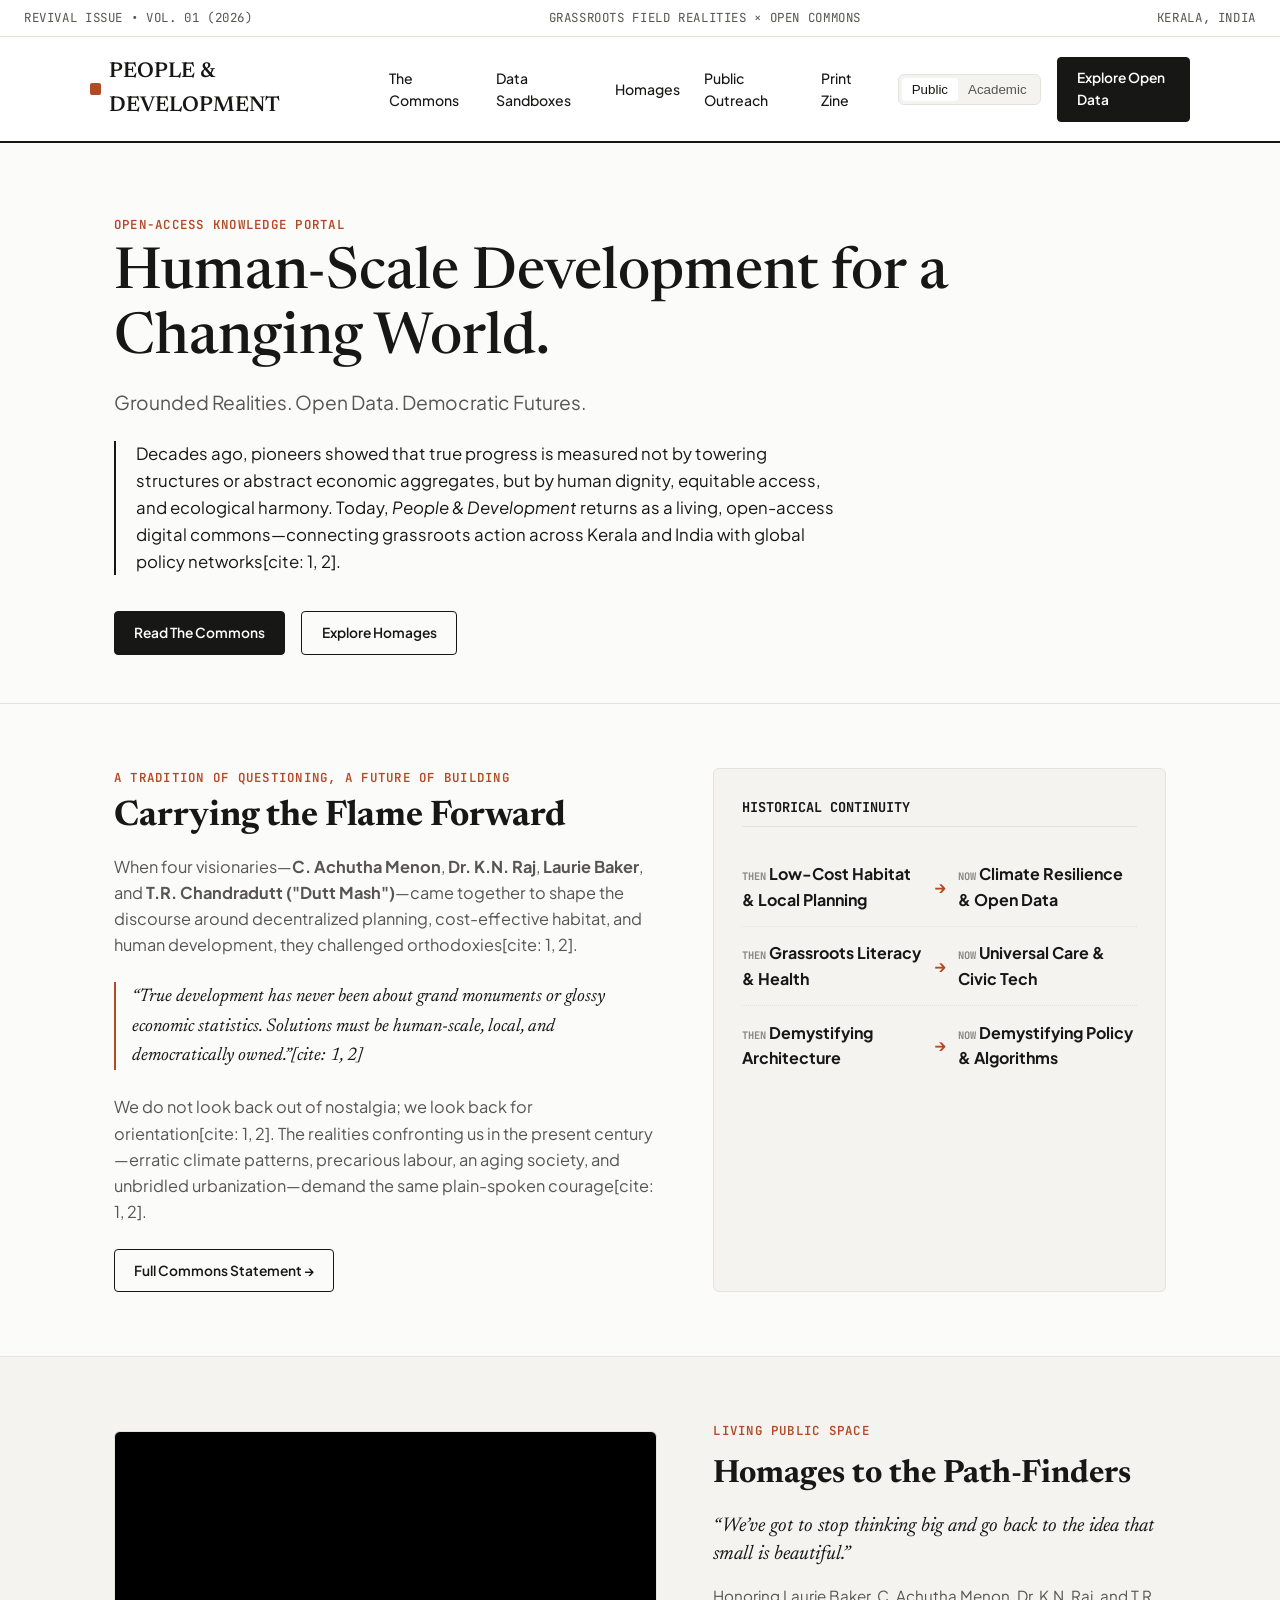
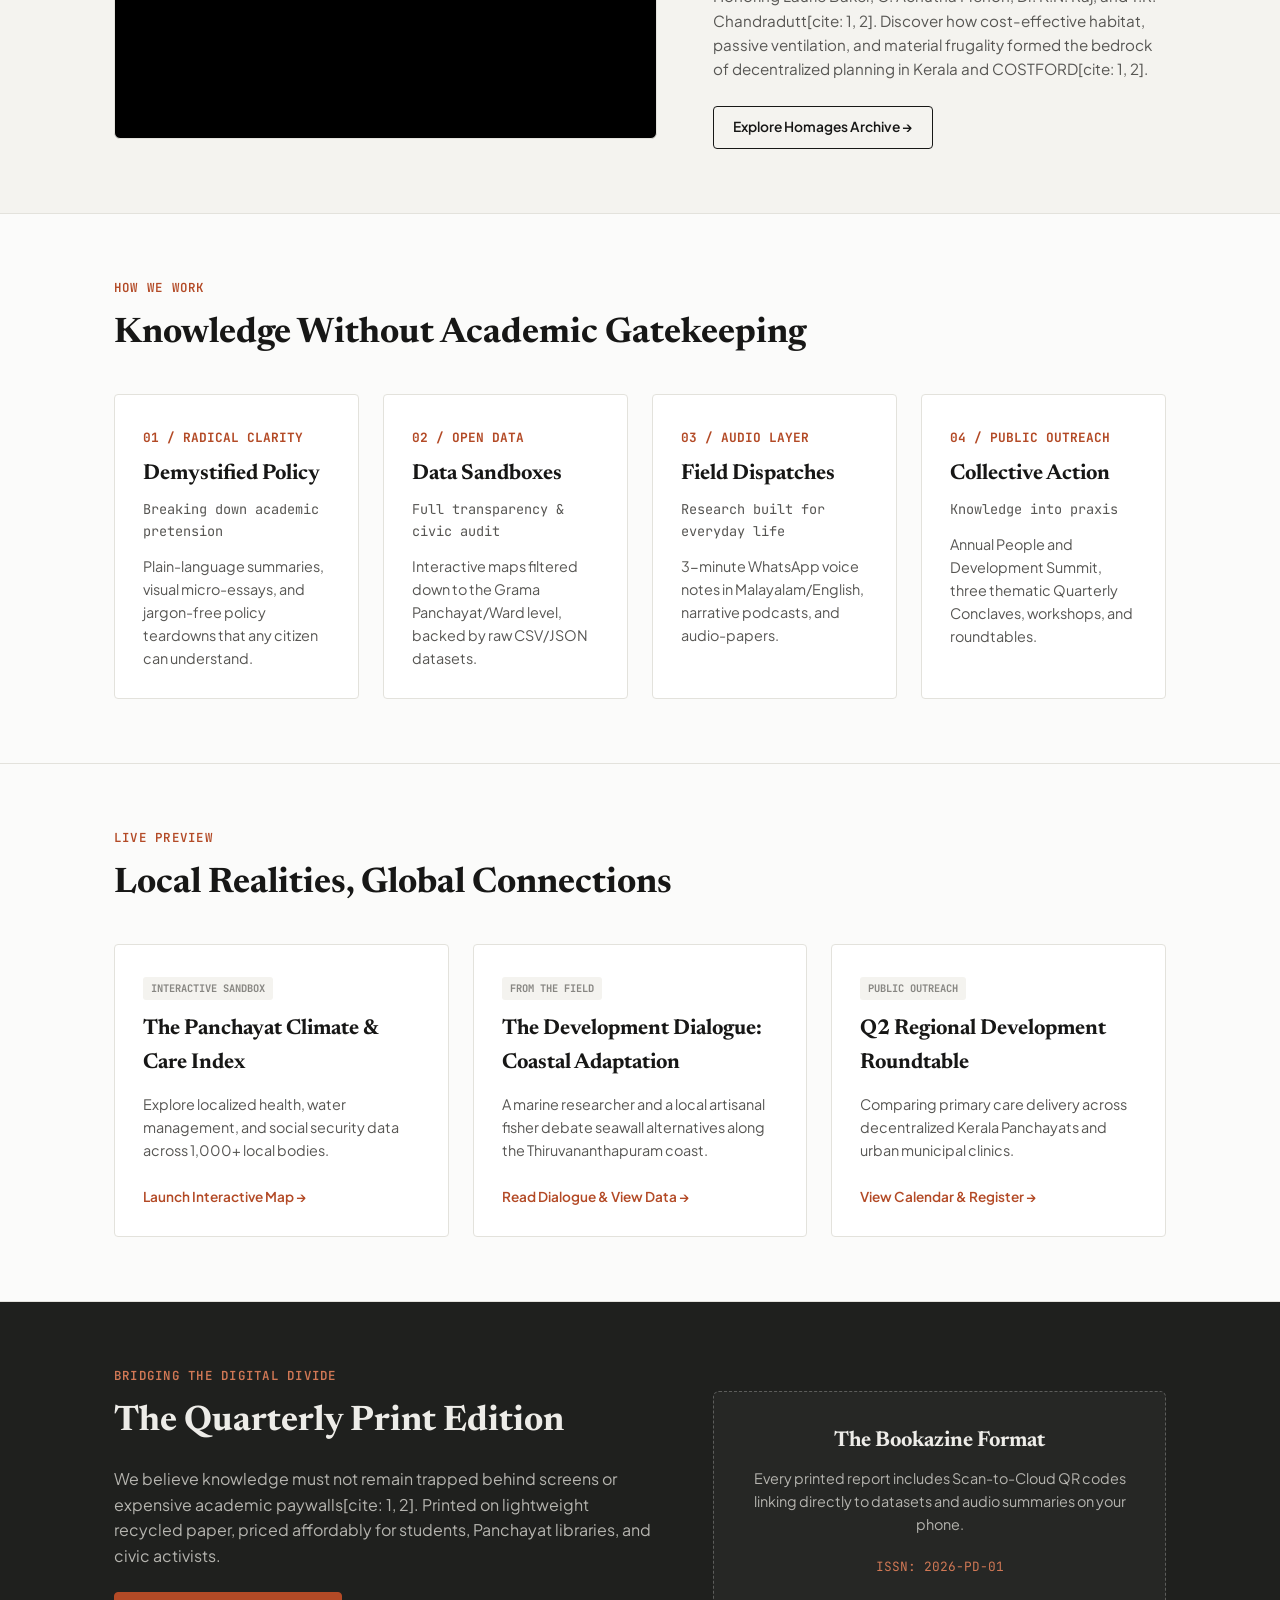
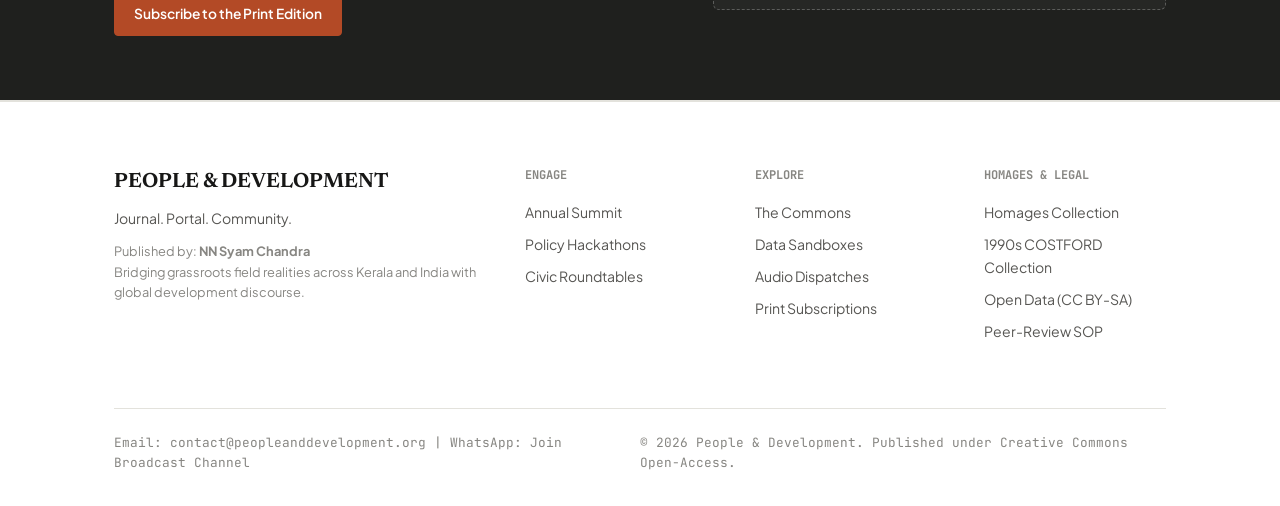
==== commit 75f20fa4: "Remove citation references from text" ====
--- a/index.html
+++ b/index.html
@@ -50,7 +50,7 @@
         <h1 class="page-title" style="font-size: clamp(2.3rem, 4.5vw, 3.8rem); line-height: 1.12; max-width: 980px;">Human-Scale Development for a Changing World.</h1>
         <p class="page-intro" style="font-size: 1.2rem; margin-bottom: 1.5rem;">Grounded Realities. Open Data. Democratic Futures.</p>
         <p style="font-size: 1.05rem; max-width: 720px; margin-bottom: 2.25rem; border-left: 2px solid var(--border-dark); padding-left: 1.25rem;">
-          Decades ago, pioneers showed that true progress is measured not by towering structures or abstract economic aggregates, but by human dignity, equitable access, and ecological harmony[cite: 2]. Today, <em>People &amp; Development</em> returns as a living, open-access digital commons—connecting grassroots action across Kerala and India with global policy networks[cite: 1, 2].
+          Decades ago, pioneers showed that true progress is measured not by towering structures or abstract economic aggregates, but by human dignity, equitable access, and ecological harmony. Today, <em>People &amp; Development</em> returns as a living, open-access digital commons—connecting grassroots action across Kerala and India with global policy networks[cite: 1, 2].
         </p>
         <div style="display: flex; gap: 1rem; flex-wrap: wrap;">
           <a href="the-commons.html" class="btn btn-primary">Read The Commons</a>
@@ -82,34 +82,34 @@
           <div class="matrix-row">
             <div>
               <span class="m-tag">Then</span>
-              <strong>Low-Cost Habitat &amp; Local Planning</strong>[cite: 2]
+              <strong>Low-Cost Habitat &amp; Local Planning</strong>
             </div>
             <div class="m-arrow">→</div>
             <div>
               <span class="m-tag">Now</span>
-              <strong>Climate Resilience &amp; Open Data</strong>[cite: 2]
+              <strong>Climate Resilience &amp; Open Data</strong>
             </div>
           </div>
           <div class="matrix-row">
             <div>
               <span class="m-tag">Then</span>
-              <strong>Grassroots Literacy &amp; Health</strong>[cite: 2]
+              <strong>Grassroots Literacy &amp; Health</strong>
             </div>
             <div class="m-arrow">→</div>
             <div>
               <span class="m-tag">Now</span>
-              <strong>Universal Care &amp; Civic Tech</strong>[cite: 2]
+              <strong>Universal Care &amp; Civic Tech</strong>
             </div>
           </div>
           <div class="matrix-row">
             <div>
               <span class="m-tag">Then</span>
-              <strong>Demystifying Architecture</strong>[cite: 2]
+              <strong>Demystifying Architecture</strong>
             </div>
             <div class="m-arrow">→</div>
             <div>
               <span class="m-tag">Now</span>
-              <strong>Demystifying Policy &amp; Algorithms</strong>[cite: 2]
+              <strong>Demystifying Policy &amp; Algorithms</strong>
             </div>
           </div>
         </div>
@@ -150,26 +150,26 @@
           <div class="card">
             <span style="font-family: var(--font-mono); font-size: 0.8rem; color: var(--accent); font-weight: 700;">01 / RADICAL CLARITY</span>
             <h3 style="font-family: var(--font-serif); font-size: 1.35rem; margin: 0.5rem 0;">Demystified Policy</h3>
-            <p style="font-size: 0.85rem; font-family: var(--font-mono); color: var(--text-muted); margin-bottom: 0.75rem;">Breaking down academic pretension[cite: 2]</p>
-            <p style="font-size: 0.9rem; color: var(--text-muted);">Plain-language summaries, visual micro-essays, and jargon-free policy teardowns that any citizen can understand[cite: 2].</p>
+            <p style="font-size: 0.85rem; font-family: var(--font-mono); color: var(--text-muted); margin-bottom: 0.75rem;">Breaking down academic pretension</p>
+            <p style="font-size: 0.9rem; color: var(--text-muted);">Plain-language summaries, visual micro-essays, and jargon-free policy teardowns that any citizen can understand.</p>
           </div>
           <div class="card">
             <span style="font-family: var(--font-mono); font-size: 0.8rem; color: var(--accent); font-weight: 700;">02 / OPEN DATA</span>
             <h3 style="font-family: var(--font-serif); font-size: 1.35rem; margin: 0.5rem 0;">Data Sandboxes</h3>
-            <p style="font-size: 0.85rem; font-family: var(--font-mono); color: var(--text-muted); margin-bottom: 0.75rem;">Full transparency &amp; civic audit[cite: 2]</p>
-            <p style="font-size: 0.9rem; color: var(--text-muted);">Interactive maps filtered down to the Grama Panchayat/Ward level, backed by raw CSV/JSON datasets[cite: 2].</p>
+            <p style="font-size: 0.85rem; font-family: var(--font-mono); color: var(--text-muted); margin-bottom: 0.75rem;">Full transparency &amp; civic audit</p>
+            <p style="font-size: 0.9rem; color: var(--text-muted);">Interactive maps filtered down to the Grama Panchayat/Ward level, backed by raw CSV/JSON datasets.</p>
           </div>
           <div class="card">
             <span style="font-family: var(--font-mono); font-size: 0.8rem; color: var(--accent); font-weight: 700;">03 / AUDIO LAYER</span>
             <h3 style="font-family: var(--font-serif); font-size: 1.35rem; margin: 0.5rem 0;">Field Dispatches</h3>
-            <p style="font-size: 0.85rem; font-family: var(--font-mono); color: var(--text-muted); margin-bottom: 0.75rem;">Research built for everyday life[cite: 2]</p>
-            <p style="font-size: 0.9rem; color: var(--text-muted);">3-minute WhatsApp voice notes in Malayalam/English, narrative podcasts, and audio-papers[cite: 2].</p>
+            <p style="font-size: 0.85rem; font-family: var(--font-mono); color: var(--text-muted); margin-bottom: 0.75rem;">Research built for everyday life</p>
+            <p style="font-size: 0.9rem; color: var(--text-muted);">3-minute WhatsApp voice notes in Malayalam/English, narrative podcasts, and audio-papers.</p>
           </div>
           <div class="card">
             <span style="font-family: var(--font-mono); font-size: 0.8rem; color: var(--accent); font-weight: 700;">04 / PUBLIC OUTREACH</span>
             <h3 style="font-family: var(--font-serif); font-size: 1.35rem; margin: 0.5rem 0;">Collective Action</h3>
-            <p style="font-size: 0.85rem; font-family: var(--font-mono); color: var(--text-muted); margin-bottom: 0.75rem;">Knowledge into praxis[cite: 2]</p>
-            <p style="font-size: 0.9rem; color: var(--text-muted);">Annual People and Development Summit, three thematic Quarterly Conclaves, workshops, and roundtables[cite: 2].</p>
+            <p style="font-size: 0.85rem; font-family: var(--font-mono); color: var(--text-muted); margin-bottom: 0.75rem;">Knowledge into praxis</p>
+            <p style="font-size: 0.9rem; color: var(--text-muted);">Annual People and Development Summit, three thematic Quarterly Conclaves, workshops, and roundtables.</p>
           </div>
         </div>
       </div>
@@ -185,7 +185,7 @@
             <div>
               <span class="m-tag" style="background: var(--bg-alt); padding: 3px 8px; border-radius: 3px; display: inline-block; margin-bottom: 0.75rem;">Interactive Sandbox</span>
               <h3 style="font-family: var(--font-serif); font-size: 1.35rem; margin-bottom: 0.75rem;">The Panchayat Climate &amp; Care Index</h3>
-              <p style="font-size: 0.9rem; color: var(--text-muted); margin-bottom: 1.5rem;">Explore localized health, water management, and social security data across 1,000+ local bodies[cite: 2].</p>
+              <p style="font-size: 0.9rem; color: var(--text-muted); margin-bottom: 1.5rem;">Explore localized health, water management, and social security data across 1,000+ local bodies.</p>
             </div>
             <a href="sandboxes.html" style="font-size: 0.85rem; font-weight: 600; color: var(--accent);">Launch Interactive Map →</a>
           </div>
@@ -194,7 +194,7 @@
             <div>
               <span class="m-tag" style="background: var(--bg-alt); padding: 3px 8px; border-radius: 3px; display: inline-block; margin-bottom: 0.75rem;">From The Field</span>
               <h3 style="font-family: var(--font-serif); font-size: 1.35rem; margin-bottom: 0.75rem;">The Development Dialogue: Coastal Adaptation</h3>
-              <p style="font-size: 0.9rem; color: var(--text-muted); margin-bottom: 1.5rem;">A marine researcher and a local artisanal fisher debate seawall alternatives along the Thiruvananthapuram coast[cite: 2].</p>
+              <p style="font-size: 0.9rem; color: var(--text-muted); margin-bottom: 1.5rem;">A marine researcher and a local artisanal fisher debate seawall alternatives along the Thiruvananthapuram coast.</p>
             </div>
             <a href="the-commons.html" style="font-size: 0.85rem; font-weight: 600; color: var(--accent);">Read Dialogue &amp; View Data →</a>
           </div>
@@ -203,7 +203,7 @@
             <div>
               <span class="m-tag" style="background: var(--bg-alt); padding: 3px 8px; border-radius: 3px; display: inline-block; margin-bottom: 0.75rem;">Public Outreach</span>
               <h3 style="font-family: var(--font-serif); font-size: 1.35rem; margin-bottom: 0.75rem;">Q2 Regional Development Roundtable</h3>
-              <p style="font-size: 0.9rem; color: var(--text-muted); margin-bottom: 1.5rem;">Comparing primary care delivery across decentralized Kerala Panchayats and urban municipal clinics[cite: 2].</p>
+              <p style="font-size: 0.9rem; color: var(--text-muted); margin-bottom: 1.5rem;">Comparing primary care delivery across decentralized Kerala Panchayats and urban municipal clinics.</p>
             </div>
             <a href="events.html" style="font-size: 0.85rem; font-weight: 600; color: var(--accent);">View Calendar &amp; Register →</a>
           </div>
@@ -218,13 +218,13 @@
           <span class="section-label" style="color: #d17855;">Bridging the Digital Divide</span>
           <h2 style="font-family: var(--font-serif); font-size: 2.2rem; margin-bottom: 1rem;">The Quarterly Print Edition</h2>
           <p style="color: #b5b4af; font-size: 1rem; margin-bottom: 1.5rem;">
-            We believe knowledge must not remain trapped behind screens or expensive academic paywalls[cite: 1, 2]. Printed on lightweight recycled paper, priced affordably for students, Panchayat libraries, and civic activists[cite: 2].
+            We believe knowledge must not remain trapped behind screens or expensive academic paywalls[cite: 1, 2]. Printed on lightweight recycled paper, priced affordably for students, Panchayat libraries, and civic activists.
           </p>
           <a href="print-zine.html" class="btn btn-accent">Subscribe to the Print Edition</a>
         </div>
         <div style="border: 1px dashed rgba(255, 255, 255, 0.25); padding: 2rem; border-radius: 6px; text-align: center; background: rgba(255, 255, 255, 0.03);">
           <h4 style="font-family: var(--font-serif); font-size: 1.35rem; margin-bottom: 0.5rem;">The Bookazine Format</h4>
-          <p style="color: #b5b4af; font-size: 0.9rem; margin-bottom: 1rem;">Every printed report includes Scan-to-Cloud QR codes linking directly to datasets and audio summaries on your phone[cite: 2].</p>
+          <p style="color: #b5b4af; font-size: 0.9rem; margin-bottom: 1rem;">Every printed report includes Scan-to-Cloud QR codes linking directly to datasets and audio summaries on your phone.</p>
           <span style="font-family: var(--font-mono); font-size: 0.8rem; color: #d17855;">ISSN: 2026-PD-01</span>
         </div>
       </div>
@@ -236,44 +236,44 @@
       <div class="footer-top">
         <div>
           <h3 style="font-family: var(--font-serif); font-size: 1.3rem; margin-bottom: 0.5rem;">PEOPLE &amp; DEVELOPMENT</h3>
-          <p style="color: var(--text-muted); font-size: 0.88rem; margin-bottom: 0.75rem;">Journal. Portal. Community.[cite: 2]</p>
+          <p style="color: var(--text-muted); font-size: 0.88rem; margin-bottom: 0.75rem;">Journal. Portal. Community.</p>
           <p style="font-size: 0.8rem; color: var(--text-subtle);">
-            Published by: <strong>NN Syam Chandra</strong>[cite: 2]<br>
-            Bridging grassroots field realities across Kerala and India with global development discourse[cite: 1].
+            Published by: <strong>NN Syam Chandra</strong><br>
+            Bridging grassroots field realities across Kerala and India with global development discourse.
           </p>
         </div>
         <div class="footer-col">
           <h5>Engage</h5>
           <ul>
-            <li><a href="events.html">Annual Summit</a>[cite: 2]</li>
-            <li><a href="events.html">Policy Hackathons</a>[cite: 2]</li>
-            <li><a href="events.html">Civic Roundtables</a>[cite: 2]</li>
+            <li><a href="events.html">Annual Summit</a></li>
+            <li><a href="events.html">Policy Hackathons</a></li>
+            <li><a href="events.html">Civic Roundtables</a></li>
           </ul>
         </div>
         <div class="footer-col">
           <h5>Explore</h5>
           <ul>
-            <li><a href="the-commons.html">The Commons</a>[cite: 2]</li>
-            <li><a href="sandboxes.html">Data Sandboxes</a>[cite: 2]</li>
-            <li><a href="the-commons.html">Audio Dispatches</a>[cite: 2]</li>
-            <li><a href="print-zine.html">Print Subscriptions</a>[cite: 2]</li>
+            <li><a href="the-commons.html">The Commons</a></li>
+            <li><a href="sandboxes.html">Data Sandboxes</a></li>
+            <li><a href="the-commons.html">Audio Dispatches</a></li>
+            <li><a href="print-zine.html">Print Subscriptions</a></li>
           </ul>
         </div>
         <div class="footer-col">
           <h5>Homages &amp; Legal</h5>
           <ul>
             <li><a href="homages.html">Homages Collection</a></li>
-            <li><a href="homages.html">1990s COSTFORD Collection</a>[cite: 2]</li>
-            <li><a href="#">Open Data (CC BY-SA)</a>[cite: 2]</li>
-            <li><a href="#">Peer-Review SOP</a>[cite: 2]</li>
+            <li><a href="homages.html">1990s COSTFORD Collection</a></li>
+            <li><a href="#">Open Data (CC BY-SA)</a></li>
+            <li><a href="#">Peer-Review SOP</a></li>
           </ul>
         </div>
       </div>
       <div class="footer-bottom">
         <div>
-          Email: <a href="mailto:contact@peopleanddevelopment.org">contact@peopleanddevelopment.org</a> | WhatsApp: <a href="#">Join Broadcast Channel</a>[cite: 2]
-        </div>
-        <div>© 2026 People &amp; Development. Published under Creative Commons Open-Access.[cite: 2]</div>
+          Email: <a href="mailto:contact@peopleanddevelopment.org">contact@peopleanddevelopment.org</a> | WhatsApp: <a href="#">Join Broadcast Channel</a>
+        </div>
+        <div>© 2026 People &amp; Development. Published under Creative Commons Open-Access.</div>
       </div>
     </div>
   </footer>
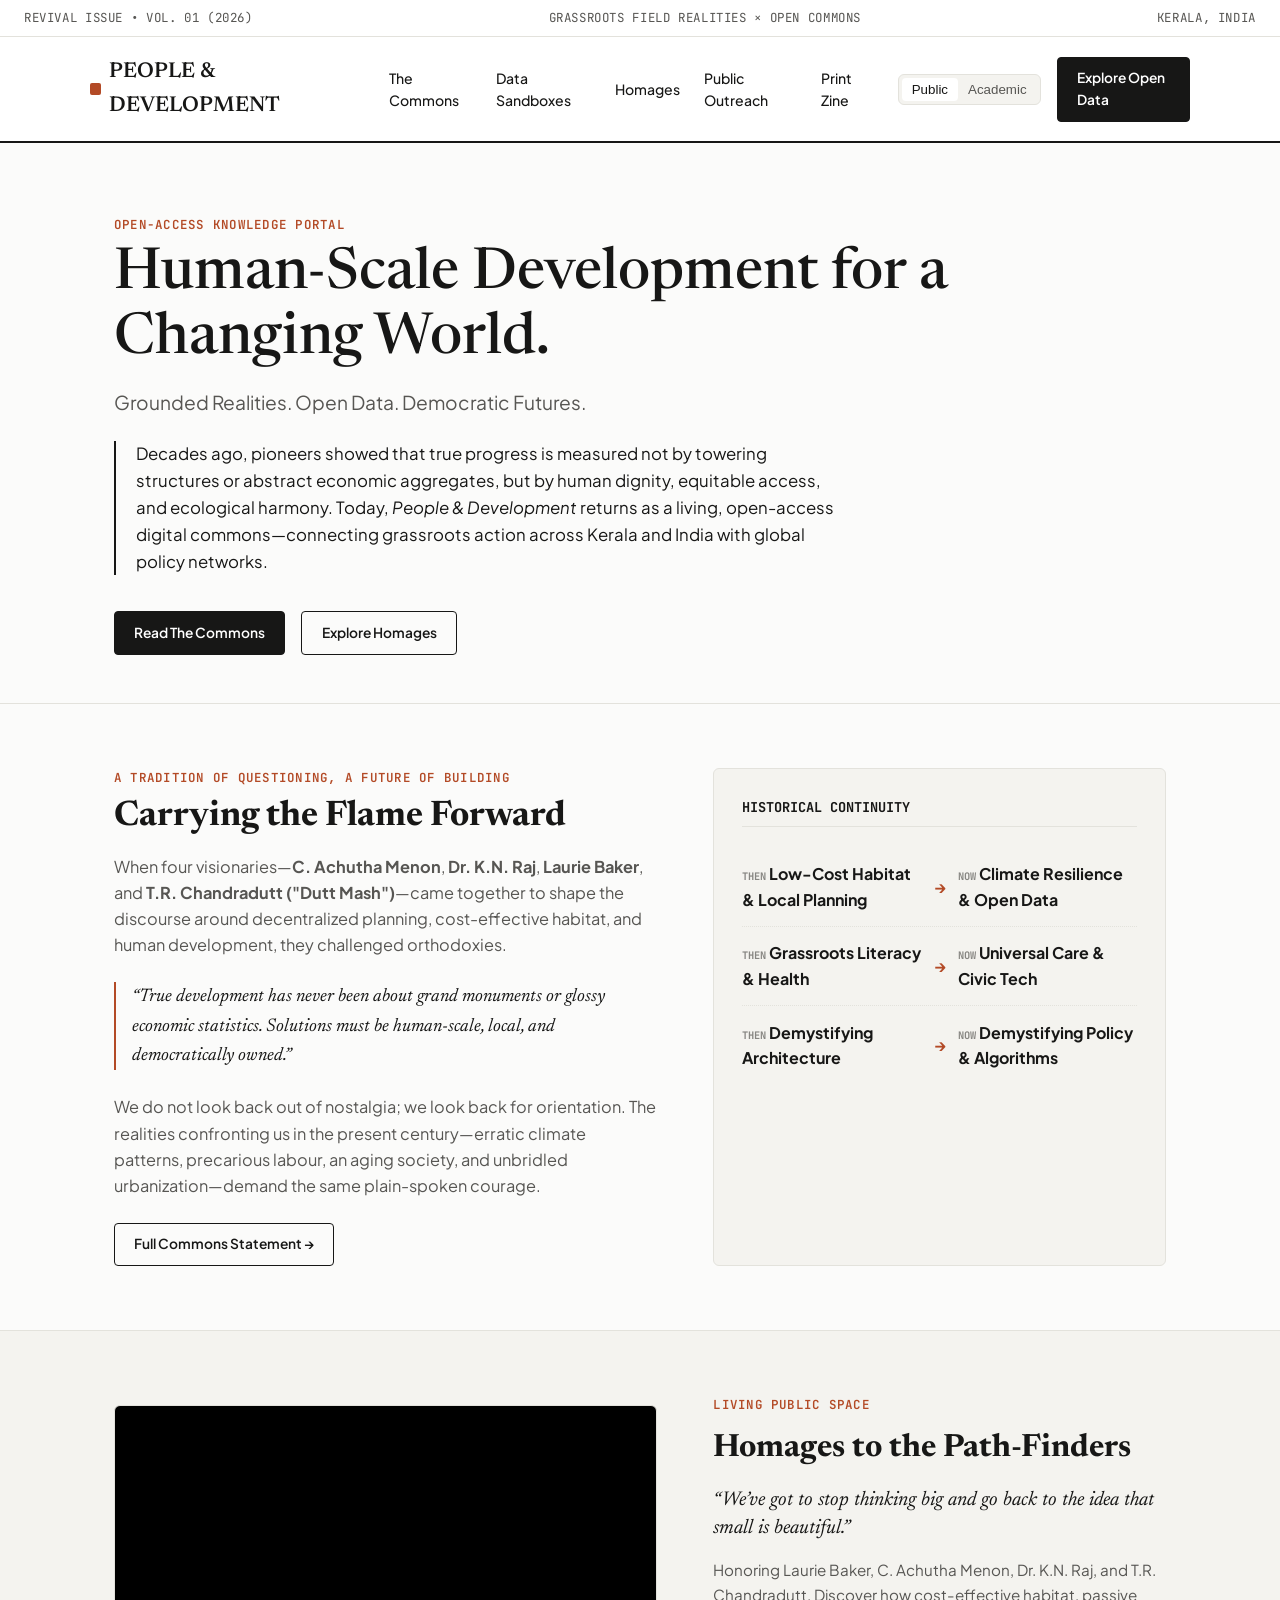
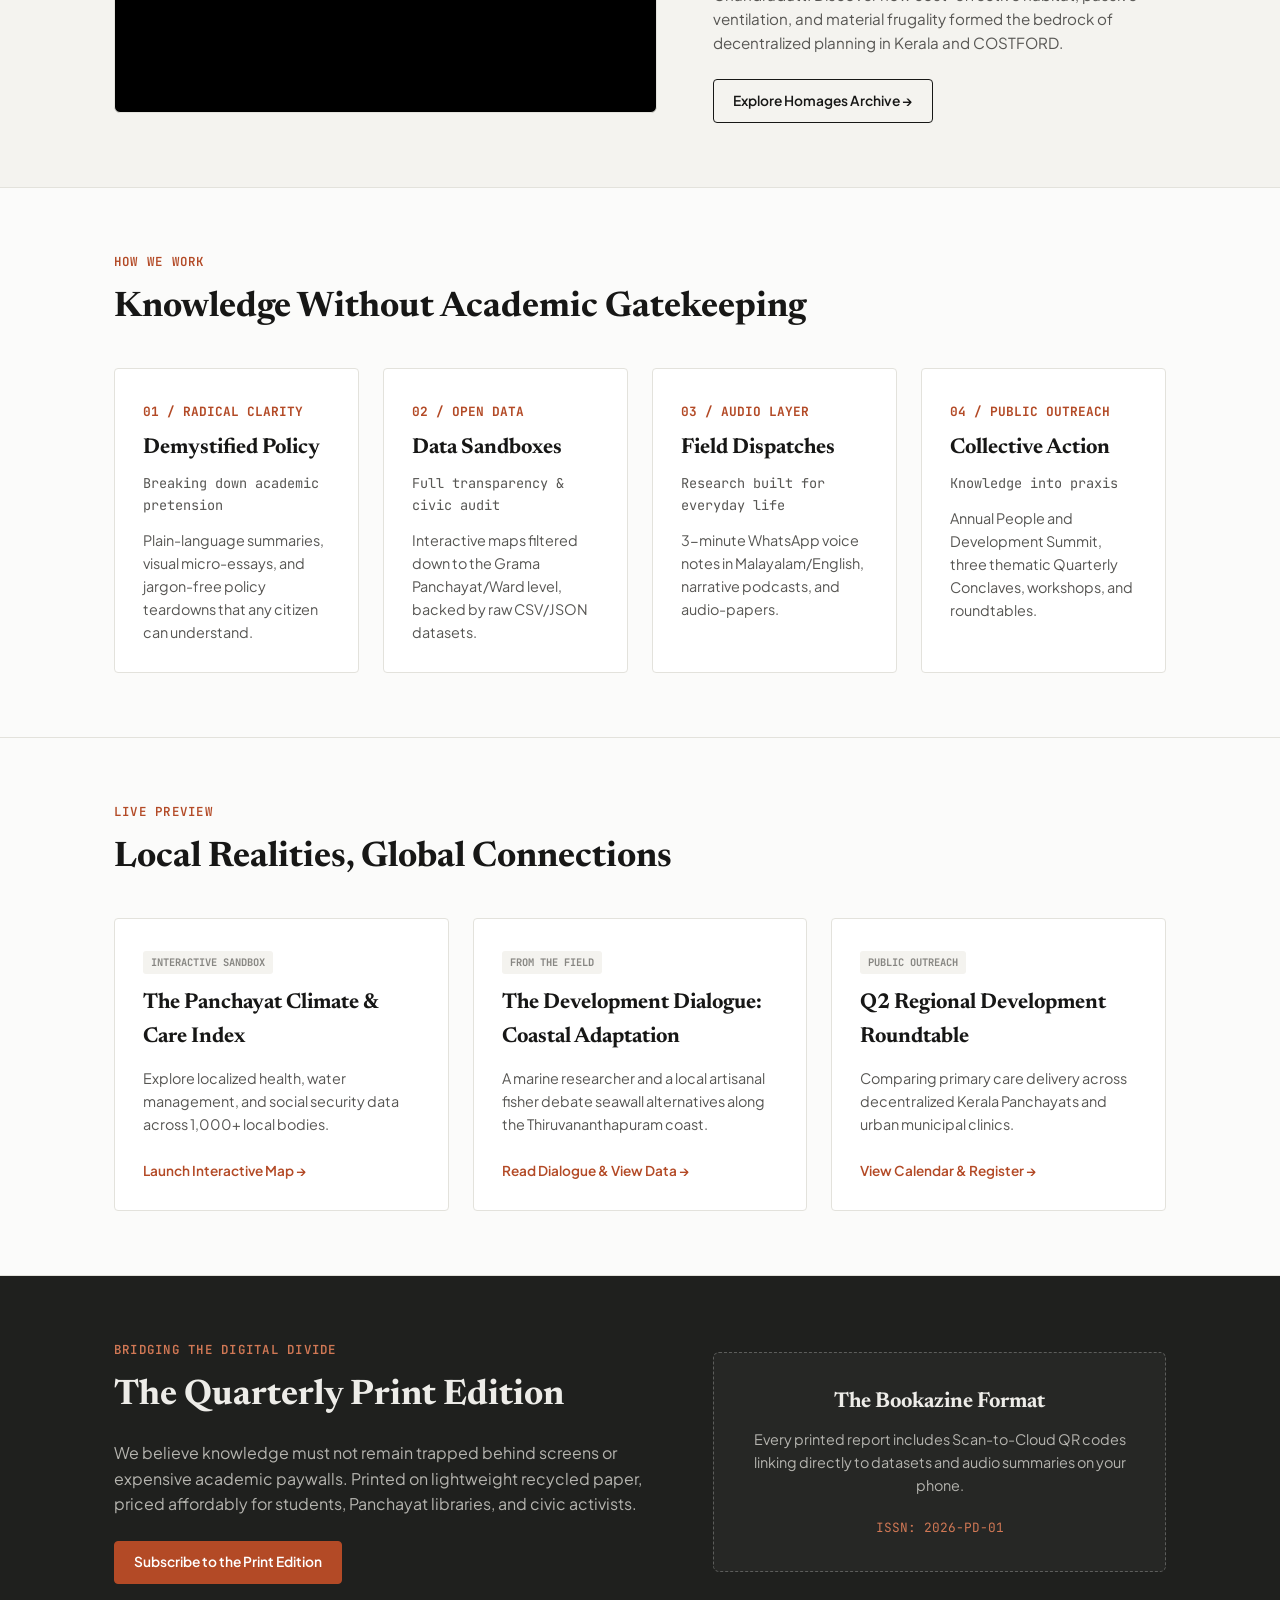
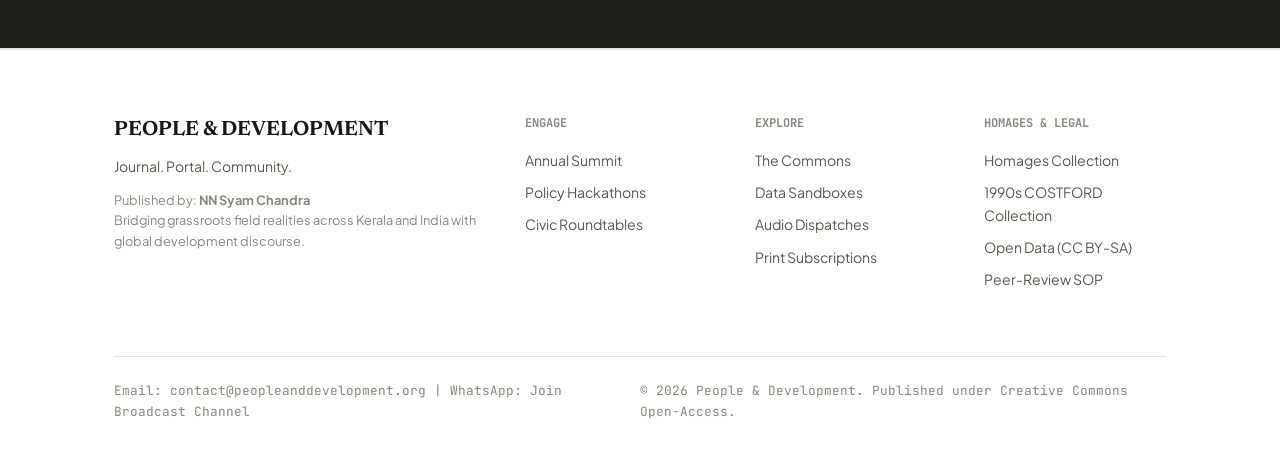
==== commit 31a802e5: "Remove citation references from index.html" ====
--- a/index.html
+++ b/index.html
@@ -50,7 +50,7 @@
         <h1 class="page-title" style="font-size: clamp(2.3rem, 4.5vw, 3.8rem); line-height: 1.12; max-width: 980px;">Human-Scale Development for a Changing World.</h1>
         <p class="page-intro" style="font-size: 1.2rem; margin-bottom: 1.5rem;">Grounded Realities. Open Data. Democratic Futures.</p>
         <p style="font-size: 1.05rem; max-width: 720px; margin-bottom: 2.25rem; border-left: 2px solid var(--border-dark); padding-left: 1.25rem;">
-          Decades ago, pioneers showed that true progress is measured not by towering structures or abstract economic aggregates, but by human dignity, equitable access, and ecological harmony. Today, <em>People &amp; Development</em> returns as a living, open-access digital commons—connecting grassroots action across Kerala and India with global policy networks[cite: 1, 2].
+          Decades ago, pioneers showed that true progress is measured not by towering structures or abstract economic aggregates, but by human dignity, equitable access, and ecological harmony. Today, <em>People &amp; Development</em> returns as a living, open-access digital commons—connecting grassroots action across Kerala and India with global policy networks.
         </p>
         <div style="display: flex; gap: 1rem; flex-wrap: wrap;">
           <a href="the-commons.html" class="btn btn-primary">Read The Commons</a>
@@ -66,13 +66,13 @@
           <span class="section-label">A Tradition of Questioning, A Future of Building</span>
           <h2 style="font-family: var(--font-serif); font-size: 2.2rem; margin-bottom: 1rem; line-height: 1.2;">Carrying the Flame Forward</h2>
           <p style="margin-bottom: 1.2rem; color: var(--text-muted); font-size: 1.02rem;">
-            When four visionaries—<strong>C. Achutha Menon</strong>, <strong>Dr. K.N. Raj</strong>, <strong>Laurie Baker</strong>, and <strong>T.R. Chandradutt ("Dutt Mash")</strong>—came together to shape the discourse around decentralized planning, cost-effective habitat, and human development, they challenged orthodoxies[cite: 1, 2].
+            When four visionaries—<strong>C. Achutha Menon</strong>, <strong>Dr. K.N. Raj</strong>, <strong>Laurie Baker</strong>, and <strong>T.R. Chandradutt ("Dutt Mash")</strong>—came together to shape the discourse around decentralized planning, cost-effective habitat, and human development, they challenged orthodoxies.
           </p>
           <div style="font-family: var(--font-serif); font-style: italic; font-size: 1.15rem; margin: 1.5rem 0; padding-left: 1rem; border-left: 2px solid var(--accent);">
-            “True development has never been about grand monuments or glossy economic statistics. Solutions must be human-scale, local, and democratically owned.”[cite: 1, 2]
+            “True development has never been about grand monuments or glossy economic statistics. Solutions must be human-scale, local, and democratically owned.”
           </div>
           <p style="color: var(--text-muted); font-size: 1.02rem; margin-bottom: 1.5rem;">
-            We do not look back out of nostalgia; we look back for orientation[cite: 1, 2]. The realities confronting us in the present century—erratic climate patterns, precarious labour, an aging society, and unbridled urbanization—demand the same plain-spoken courage[cite: 1, 2].
+            We do not look back out of nostalgia; we look back for orientation. The realities confronting us in the present century—erratic climate patterns, precarious labour, an aging society, and unbridled urbanization—demand the same plain-spoken courage.
           </p>
           <a href="the-commons.html" class="btn btn-secondary">Full Commons Statement →</a>
         </div>
@@ -134,7 +134,7 @@
             “We’ve got to stop thinking big and go back to the idea that small is beautiful.”
           </blockquote>
           <p style="color: var(--text-muted); font-size: 0.95rem; margin-bottom: 1.5rem;">
-            Honoring Laurie Baker, C. Achutha Menon, Dr. K.N. Raj, and T.R. Chandradutt[cite: 1, 2]. Discover how cost-effective habitat, passive ventilation, and material frugality formed the bedrock of decentralized planning in Kerala and COSTFORD[cite: 1, 2].
+            Honoring Laurie Baker, C. Achutha Menon, Dr. K.N. Raj, and T.R. Chandradutt. Discover how cost-effective habitat, passive ventilation, and material frugality formed the bedrock of decentralized planning in Kerala and COSTFORD.
           </p>
           <a href="homages.html" class="btn btn-secondary">Explore Homages Archive →</a>
         </div>
@@ -218,7 +218,7 @@
           <span class="section-label" style="color: #d17855;">Bridging the Digital Divide</span>
           <h2 style="font-family: var(--font-serif); font-size: 2.2rem; margin-bottom: 1rem;">The Quarterly Print Edition</h2>
           <p style="color: #b5b4af; font-size: 1rem; margin-bottom: 1.5rem;">
-            We believe knowledge must not remain trapped behind screens or expensive academic paywalls[cite: 1, 2]. Printed on lightweight recycled paper, priced affordably for students, Panchayat libraries, and civic activists.
+            We believe knowledge must not remain trapped behind screens or expensive academic paywalls. Printed on lightweight recycled paper, priced affordably for students, Panchayat libraries, and civic activists.
           </p>
           <a href="print-zine.html" class="btn btn-accent">Subscribe to the Print Edition</a>
         </div>
